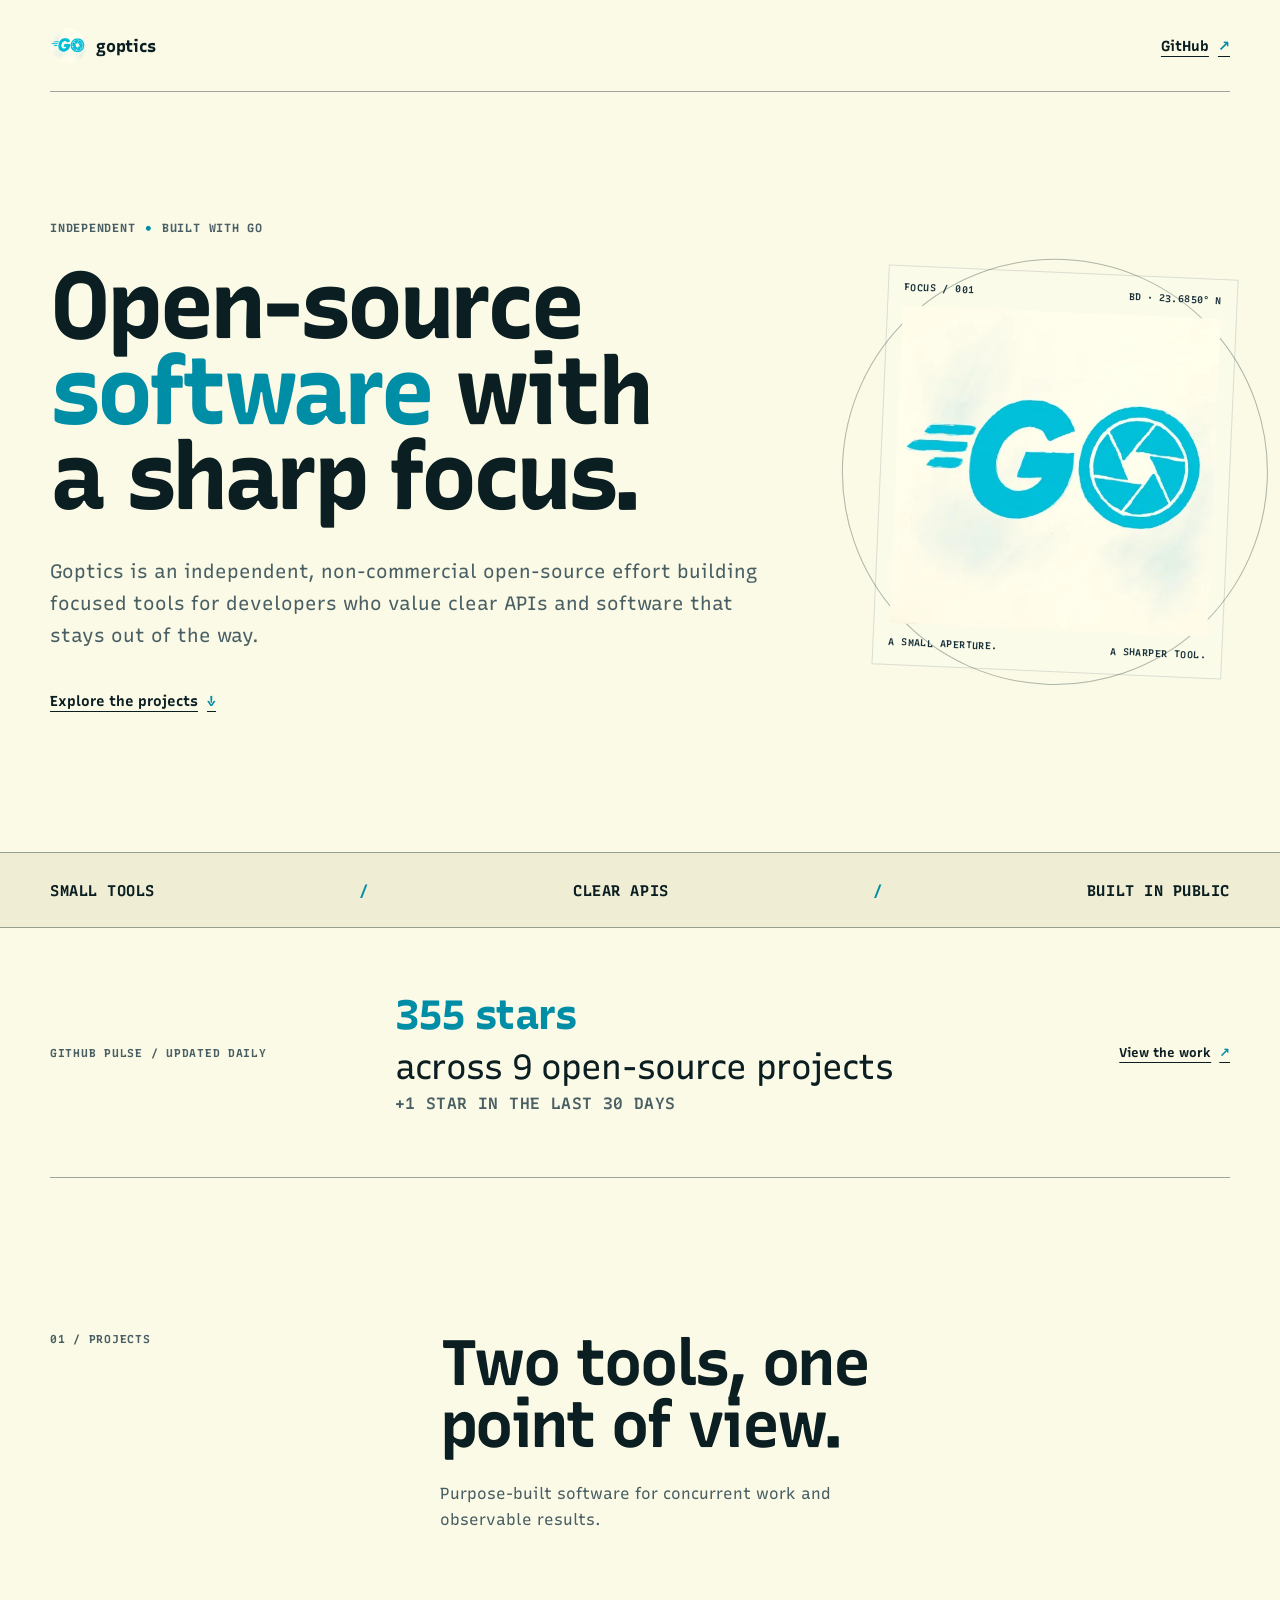
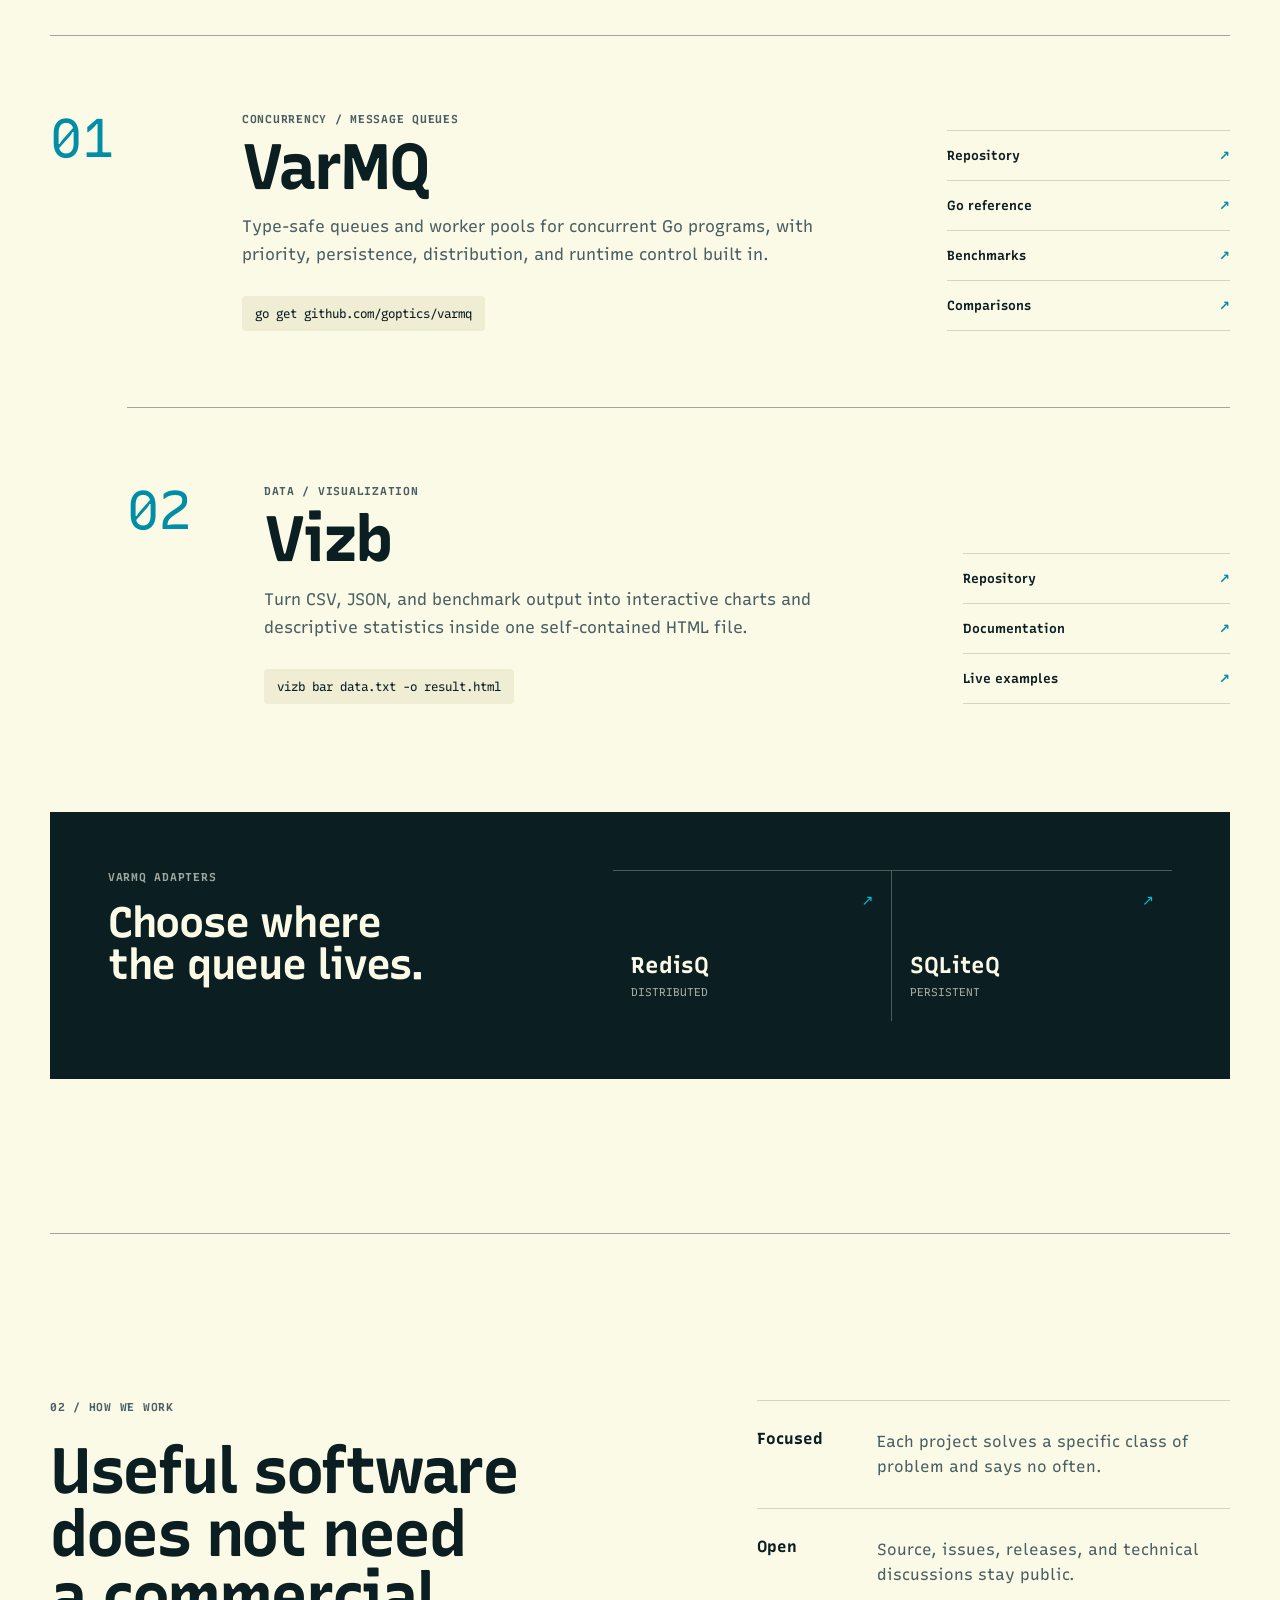
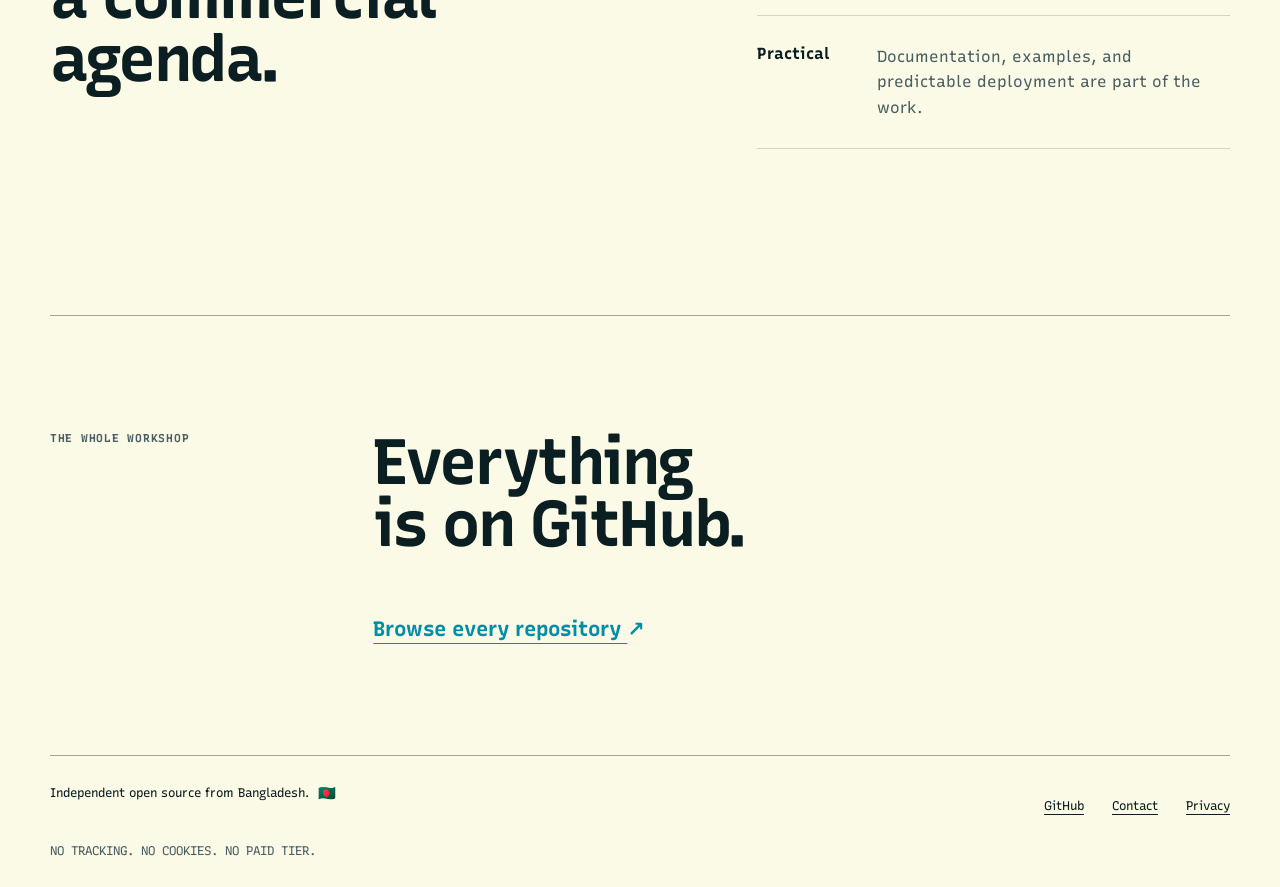
==== index.html @ ead908de "Merge pull request #1 from goptics/chore/remove-duckq chore: remove DuckQ adapter card" ====
<!doctype html>
<html lang="en">
  <head>
    <meta charset="utf-8" />
    <meta name="viewport" content="width=device-width, initial-scale=1" />
    <meta
      name="description"
      content="Goptics is a non-commercial open-source organization building focused developer tools with Go."
    />
    <meta name="theme-color" content="#fbfbea" media="(prefers-color-scheme: light)" />
    <meta name="theme-color" content="#101d20" media="(prefers-color-scheme: dark)" />

    <meta property="og:type" content="website" />
    <meta property="og:title" content="Goptics: focused open-source tools built with Go" />
    <meta
      property="og:description"
      content="Open-source software with a sharp focus."
    />
    <meta property="og:url" content="https://goptics.org/" />
    <meta property="og:image" content="https://goptics.org/assets/og-image.png" />
    <meta property="og:image:width" content="1200" />
    <meta property="og:image:height" content="630" />
    <meta
      property="og:image:alt"
      content="Goptics: Open-source software with a sharp focus."
    />
    <meta name="twitter:card" content="summary_large_image" />
    <meta name="twitter:image" content="https://goptics.org/assets/og-image.png" />

    <link rel="canonical" href="https://goptics.org/" />
    <link rel="icon" href="/assets/goptics-mark.webp" type="image/webp" />
    <link
      rel="preload"
      href="/assets/fonts/recursive-english.woff2"
      as="font"
      type="font/woff2"
      crossorigin
    />
    <link rel="stylesheet" href="/styles.css" />

    <title>Goptics: focused open-source tools built with Go</title>
  </head>
  <body>
    <a class="skip-link" href="#main-content">Skip to main content</a>

    <header class="site-header shell">
      <a class="brand" href="/" aria-label="Goptics home">
        <img src="/assets/goptics-mark.webp" alt="" width="460" height="460" />
        <span>goptics</span>
      </a>

      <a class="header-link" href="https://github.com/goptics">
        GitHub <span aria-hidden="true">↗</span>
      </a>
    </header>

    <main id="main-content">
      <section class="hero shell" aria-labelledby="hero-title">
        <div class="hero-copy">
          <p class="eyebrow"><span>Independent</span><span>Built with Go</span></p>
          <h1 id="hero-title">
            Open-source <em>software</em> with a sharp focus.
          </h1>
          <p class="hero-summary">
            Goptics is an independent, non-commercial open-source effort building
            focused tools for developers who value clear APIs and software that
            stays out of the way.
          </p>
          <a class="text-link hero-link" href="#projects">
            Explore the projects <span aria-hidden="true">↓</span>
          </a>
        </div>

        <figure class="focus-print">
          <div class="focus-print__meta" aria-hidden="true">
            <span>FOCUS / 001</span>
            <span>BD · 23.6850° N</span>
          </div>
          <img
            src="/assets/goptics-mark.webp"
            alt="Goptics logo: a cyan Go wordmark with a camera aperture"
            width="460"
            height="460"
          />
          <figcaption>
            <span>A small aperture.</span>
            <span>A sharper tool.</span>
          </figcaption>
        </figure>
      </section>

      <aside class="principle-line" aria-label="Goptics principles">
        <div class="shell principle-line__inner">
          <span>Small tools</span>
          <span aria-hidden="true">/</span>
          <span>Clear APIs</span>
          <span aria-hidden="true">/</span>
          <span>Built in public</span>
        </div>
      </aside>

      <section class="github-pulse shell" aria-labelledby="github-pulse-title">
        <p class="section-index" id="github-pulse-title">GitHub pulse / updated daily</p>
        <p class="github-pulse__sentence">
          <!-- github-stars:start -->
            <strong class="github-pulse__total">355 stars</strong>
            <span>across 9 open-source projects</span>
            <span class="github-pulse__change">+1 star in the last 30 days</span>
            <!-- github-stars:end -->
        </p>
        <a
          class="github-pulse__link"
          href="https://github.com/orgs/goptics/repositories"
          aria-label="View all Goptics repositories on GitHub"
        >
          View the work <span aria-hidden="true">↗</span>
        </a>
      </section>

      <section class="projects shell" id="projects" aria-labelledby="projects-title">
        <header class="section-heading">
          <p class="section-index">01 / Projects</p>
          <div>
            <h2 id="projects-title">Two tools, one point of view.</h2>
            <p>
              Purpose-built software for concurrent work and observable results.
            </p>
          </div>
        </header>

        <article class="project project--varmq">
          <div class="project-number" aria-hidden="true">01</div>
          <div class="project-body">
            <p class="project-type">Concurrency / message queues</p>
            <h3>VarMQ</h3>
            <p>
              Type-safe queues and worker pools for concurrent Go programs, with
              priority, persistence, distribution, and runtime control built in.
            </p>
            <code>go get github.com/goptics/varmq</code>
          </div>
          <nav class="project-links" aria-label="VarMQ links">
            <a href="https://github.com/goptics/varmq">
              Repository <span aria-hidden="true">↗</span>
            </a>
            <a href="https://pkg.go.dev/github.com/goptics/varmq">
              Go reference <span aria-hidden="true">↗</span>
            </a>
            <a href="https://varmq.goptics.org/bench-log/">
              Benchmarks <span aria-hidden="true">↗</span>
            </a>
            <a href="https://goptics.github.io/varmq-benchmarks/">
              Comparisons <span aria-hidden="true">↗</span>
            </a>
          </nav>
        </article>

        <article class="project project--vizb">
          <div class="project-number" aria-hidden="true">02</div>
          <div class="project-body">
            <p class="project-type">Data / visualization</p>
            <h3>Vizb</h3>
            <p>
              Turn CSV, JSON, and benchmark output into interactive charts and
              descriptive statistics inside one self-contained HTML file.
            </p>
            <code>vizb bar data.txt -o result.html</code>
          </div>
          <nav class="project-links" aria-label="Vizb links">
            <a href="https://github.com/goptics/vizb">
              Repository <span aria-hidden="true">↗</span>
            </a>
            <a href="https://vizb.goptics.org/">
              Documentation <span aria-hidden="true">↗</span>
            </a>
            <a href="https://vizb.goptics.org/examples/">
              Live examples <span aria-hidden="true">↗</span>
            </a>
          </nav>
        </article>

        <aside class="adapters" aria-labelledby="adapters-title">
          <div>
            <p class="section-index">VarMQ adapters</p>
            <h3 id="adapters-title">Choose where the queue lives.</h3>
          </div>
          <div class="adapter-links">
            <a href="https://github.com/goptics/redisq">
              <span>RedisQ</span>
              <small>Distributed</small>
              <b aria-hidden="true">↗</b>
            </a>
            <a href="https://github.com/goptics/sqliteq">
              <span>SQLiteQ</span>
              <small>Persistent</small>
              <b aria-hidden="true">↗</b>
            </a>
          </div>
        </aside>
      </section>

      <section class="manifesto shell" aria-labelledby="manifesto-title">
        <header>
          <p class="section-index">02 / How we work</p>
          <h2 id="manifesto-title">
            Useful software does not need a commercial agenda.
          </h2>
        </header>
        <dl>
          <div>
            <dt>Focused</dt>
            <dd>Each project solves a specific class of problem and says no often.</dd>
          </div>
          <div>
            <dt>Open</dt>
            <dd>Source, issues, releases, and technical discussions stay public.</dd>
          </div>
          <div>
            <dt>Practical</dt>
            <dd>Documentation, examples, and predictable deployment are part of the work.</dd>
          </div>
        </dl>
      </section>

      <section class="closing shell" aria-labelledby="closing-title">
        <p class="section-index">The whole workshop</p>
        <h2 id="closing-title">Everything is on GitHub.</h2>
        <a class="closing-link" href="https://github.com/orgs/goptics/repositories">
          Browse every repository <span aria-hidden="true">↗</span>
        </a>
      </section>
    </main>

    <footer class="site-footer shell">
      <p>
        Independent open source from Bangladesh.
        <span class="country-mark" role="img" aria-label="Bangladesh">🇧🇩</span>
      </p>
      <nav aria-label="Footer">
        <a href="https://github.com/goptics">GitHub</a>
        <a href="mailto:fahim@goptics.org">Contact</a>
        <a href="/privacy.html">Privacy</a>
      </nav>
      <p class="footer-note">No tracking. No cookies. No paid tier.</p>
    </footer>
  </body>
</html>
---- styles.css ----
@font-face {
  font-family: "Recursive";
  src: url("/assets/fonts/recursive-english.woff2") format("woff2");
  font-display: swap;
  font-style: normal;
  font-weight: 300 1000;
}

:root {
  color-scheme: light dark;
  --paper: oklch(0.98 0.026 103);
  --paper-deep: oklch(0.94 0.033 103);
  --ink: oklch(0.22 0.026 214);
  --muted: oklch(0.47 0.028 214);
  --cyan: oklch(0.73 0.14 211);
  --cyan-deep: oklch(0.58 0.13 211);
  --line: oklch(0.22 0.026 214 / 0.17);
  --line-strong: oklch(0.22 0.026 214 / 0.38);
  --focus: oklch(0.57 0.17 211);
  --shell: min(1180px, calc(100vw - 48px));
  --radius-sm: 4px;
  --radius-md: 10px;
  --ease-out: cubic-bezier(0.16, 1, 0.3, 1);
}

@media (prefers-color-scheme: dark) {
  :root {
    --paper: oklch(0.16 0.014 214);
    --paper-deep: oklch(0.2 0.018 214);
    --ink: oklch(0.94 0.02 103);
    --muted: oklch(0.7 0.025 103);
    --cyan: oklch(0.77 0.13 211);
    --cyan-deep: oklch(0.7 0.13 211);
    --line: oklch(0.94 0.02 103 / 0.14);
    --line-strong: oklch(0.94 0.02 103 / 0.32);
    --focus: oklch(0.77 0.13 211);
  }
}

*,
*::before,
*::after {
  box-sizing: border-box;
}

html {
  scroll-behavior: smooth;
  text-size-adjust: 100%;
}

body {
  margin: 0;
  background: var(--paper);
  color: var(--ink);
  font-family: "Recursive", ui-sans-serif, system-ui, sans-serif;
  font-variation-settings:
    "CASL" 0.15,
    "CRSV" 0,
    "MONO" 0,
    "slnt" 0;
  -webkit-font-smoothing: antialiased;
  -moz-osx-font-smoothing: grayscale;
}

body,
a,
button {
  touch-action: manipulation;
}

a {
  color: inherit;
}

img {
  display: block;
  max-width: 100%;
}

.shell {
  width: var(--shell);
  margin-inline: auto;
}

.skip-link {
  position: fixed;
  z-index: 100;
  top: 12px;
  left: 12px;
  padding: 10px 14px;
  transform: translateY(-160%);
  border-radius: var(--radius-sm);
  background: var(--ink);
  color: var(--paper);
  font-weight: 700;
  text-decoration: none;
  transition: transform 160ms var(--ease-out);
}

.skip-link:focus {
  transform: translateY(0);
}

:focus-visible {
  outline: 3px solid var(--focus);
  outline-offset: 4px;
}

.site-header {
  display: flex;
  min-height: 92px;
  align-items: center;
  justify-content: space-between;
  border-bottom: 1px solid var(--line-strong);
}

.brand {
  display: inline-flex;
  min-height: 44px;
  align-items: center;
  gap: 10px;
  font-size: 1.04rem;
  font-weight: 750;
  letter-spacing: -0.012em;
  text-decoration: none;
}

.brand img {
  width: 36px;
  height: 36px;
  border-radius: 50%;
}

.header-link,
.text-link {
  display: inline-flex;
  min-height: 44px;
  align-items: center;
  gap: 9px;
  font-size: 0.9rem;
  font-weight: 680;
  text-decoration-thickness: 1px;
  text-underline-offset: 5px;
}

.header-link span,
.text-link span {
  color: var(--cyan-deep);
  transition: transform 180ms var(--ease-out);
}

.hero {
  display: grid;
  min-height: min(760px, calc(100svh - 92px));
  grid-template-columns: minmax(0, 1.35fr) minmax(300px, 0.65fr);
  align-items: center;
  gap: clamp(48px, 8vw, 118px);
  padding-block: clamp(72px, 9vw, 132px);
}

.hero-copy {
  max-width: 760px;
}

.eyebrow {
  display: flex;
  gap: 10px;
  margin: 0 0 28px;
  color: var(--muted);
  font-size: 0.74rem;
  font-variation-settings:
    "CASL" 0,
    "CRSV" 0,
    "MONO" 1,
    "slnt" 0;
  font-weight: 650;
  letter-spacing: 0.065em;
  text-transform: uppercase;
}

.eyebrow span + span::before {
  margin-right: 10px;
  color: var(--cyan-deep);
  content: "●";
  font-size: 0.55em;
  vertical-align: 0.2em;
}

h1,
h2,
h3,
p {
  text-wrap: pretty;
}

h1,
h2 {
  text-wrap: balance;
}

h1 {
  max-width: 12ch;
  margin: 0;
  font-size: clamp(3.3rem, 7.3vw, 7rem);
  font-variation-settings:
    "CASL" 0.25,
    "CRSV" 0,
    "MONO" 0,
    "slnt" 0;
  font-weight: 760;
  letter-spacing: -0.045em;
  line-height: 0.92;
}

h1 em {
  color: var(--cyan-deep);
  font-style: normal;
}

.hero-summary {
  max-width: 61ch;
  margin: 36px 0 24px;
  color: var(--muted);
  font-size: clamp(1.05rem, 1.5vw, 1.25rem);
  line-height: 1.65;
}

.hero-link {
  margin-top: 4px;
}

.focus-print {
  position: relative;
  width: min(100%, 410px);
  margin: 0;
  justify-self: end;
  padding: 16px 16px 18px;
  background: #fbfbea;
  color: #173039;
  outline: 1px solid rgba(23, 48, 57, 0.14);
  outline-offset: -1px;
  transform: rotate(2.5deg);
  animation: print-enter 760ms var(--ease-out) both;
}

.focus-print::before,
.focus-print::after {
  position: absolute;
  z-index: -1;
  border: 1px solid var(--line);
  border-radius: 50%;
  content: "";
  pointer-events: none;
}

.focus-print::before {
  width: min(140%, calc(100% + 100vw - var(--shell) - 24px));
  aspect-ratio: 1;
  top: 50%;
  left: 50%;
  transform: translate(-50%, -50%);
}

.focus-print::after {
  width: min(166%, calc(100% + 100vw - var(--shell) - 24px));
  aspect-ratio: 1;
  top: 50%;
  left: 50%;
  transform: translate(-50%, -50%);
}

.focus-print__meta,
.focus-print figcaption {
  display: flex;
  justify-content: space-between;
  gap: 14px;
  font-variation-settings:
    "CASL" 0,
    "CRSV" 0,
    "MONO" 1,
    "slnt" 0;
  font-size: 0.61rem;
  font-weight: 600;
  letter-spacing: 0.045em;
  text-transform: uppercase;
}

.focus-print img {
  width: 100%;
  height: auto;
  margin-block: 13px;
}

.principle-line {
  overflow: hidden;
  border-block: 1px solid var(--line-strong);
  background: var(--paper-deep);
}

.principle-line__inner {
  display: flex;
  min-height: 74px;
  align-items: center;
  justify-content: space-between;
  gap: 24px;
  font-size: clamp(0.84rem, 1.2vw, 1rem);
  font-variation-settings:
    "CASL" 0,
    "CRSV" 0,
    "MONO" 1,
    "slnt" 0;
  font-weight: 650;
  letter-spacing: 0.035em;
  text-transform: uppercase;
}

.principle-line__inner span[aria-hidden] {
  color: var(--cyan-deep);
}

.github-pulse {
  display: grid;
  min-height: 250px;
  grid-template-columns: minmax(160px, 0.45fr) minmax(0, 1fr) auto;
  align-items: center;
  gap: 34px;
  border-bottom: 1px solid var(--line-strong);
}

.github-pulse__sentence {
  display: flex;
  margin: 0;
  flex-wrap: wrap;
  align-items: baseline;
  gap: 8px 12px;
  font-size: clamp(1.3rem, 2.7vw, 2.4rem);
  letter-spacing: -0.025em;
  line-height: 1.16;
}

.github-pulse__total {
  color: var(--cyan-deep);
  font-size: 1.18em;
  font-variant-numeric: tabular-nums;
  font-weight: 760;
}

.github-pulse__change {
  flex-basis: 100%;
  color: var(--muted);
  font-size: 0.47em;
  font-variation-settings:
    "CASL" 0,
    "CRSV" 0,
    "MONO" 1,
    "slnt" 0;
  font-weight: 590;
  letter-spacing: 0.025em;
  text-transform: uppercase;
}

.github-pulse__link {
  display: inline-flex;
  min-height: 44px;
  align-items: center;
  gap: 8px;
  font-size: 0.8rem;
  font-weight: 680;
  text-underline-offset: 5px;
  white-space: nowrap;
}

.github-pulse__link span {
  color: var(--cyan-deep);
  transition: transform 180ms var(--ease-out);
}

.projects {
  padding-block: clamp(90px, 12vw, 168px);
}

.section-heading {
  display: grid;
  grid-template-columns: minmax(160px, 0.45fr) minmax(0, 1fr);
  gap: 34px;
  margin-bottom: clamp(62px, 8vw, 106px);
}

.section-index,
.project-type {
  margin: 0;
  color: var(--muted);
  font-size: 0.71rem;
  font-variation-settings:
    "CASL" 0,
    "CRSV" 0,
    "MONO" 1,
    "slnt" 0;
  font-weight: 650;
  letter-spacing: 0.065em;
  text-transform: uppercase;
}

.section-heading h2,
.manifesto h2,
.closing h2 {
  margin: 0;
  font-size: clamp(2.2rem, 5vw, 4.7rem);
  font-weight: 690;
  letter-spacing: -0.038em;
  line-height: 0.98;
}

.section-heading h2 {
  max-width: 13ch;
}

.section-heading div > p {
  max-width: 50ch;
  margin: 24px 0 0;
  color: var(--muted);
  line-height: 1.6;
}

.project {
  display: grid;
  grid-template-columns: minmax(76px, 0.24fr) minmax(0, 1fr) minmax(190px, 0.42fr);
  gap: 30px;
  padding-block: clamp(42px, 6vw, 76px);
  border-top: 1px solid var(--line-strong);
}

.project-number {
  color: var(--cyan-deep);
  font-size: clamp(2.2rem, 4.2vw, 4rem);
  font-variation-settings:
    "CASL" 0,
    "CRSV" 0,
    "MONO" 1,
    "slnt" 0;
  font-weight: 400;
  line-height: 1;
}

.project-body h3 {
  margin: 11px 0 16px;
  font-size: clamp(2.5rem, 5vw, 5rem);
  font-weight: 730;
  letter-spacing: -0.04em;
  line-height: 0.95;
}

.project-body > p:not(.project-type) {
  max-width: 58ch;
  margin: 0;
  color: var(--muted);
  font-size: 1.04rem;
  line-height: 1.65;
}

.project code {
  display: block;
  width: fit-content;
  max-width: 100%;
  margin-top: 28px;
  overflow: auto;
  padding: 10px 13px;
  border-radius: var(--radius-sm);
  background: var(--paper-deep);
  color: var(--ink);
  font-family: inherit;
  font-size: 0.78rem;
  font-variation-settings:
    "CASL" 0,
    "CRSV" 0,
    "MONO" 1,
    "slnt" 0;
  white-space: nowrap;
}

.project-links {
  display: flex;
  align-self: end;
  flex-direction: column;
  border-top: 1px solid var(--line);
}

.project-links a {
  display: flex;
  min-height: 50px;
  align-items: center;
  justify-content: space-between;
  gap: 16px;
  border-bottom: 1px solid var(--line);
  font-size: 0.82rem;
  font-weight: 630;
  text-decoration: none;
}

.project-links a span {
  color: var(--cyan-deep);
  transition: transform 180ms var(--ease-out);
}

.project--vizb {
  margin-left: clamp(0px, 6vw, 92px);
  grid-template-columns: minmax(58px, 0.16fr) minmax(0, 1fr) minmax(190px, 0.4fr);
}

.adapters {
  display: grid;
  grid-template-columns: minmax(220px, 0.72fr) minmax(0, 1fr);
  gap: clamp(40px, 8vw, 120px);
  margin-top: 32px;
  padding: clamp(34px, 5vw, 58px);
  background: var(--ink);
  color: var(--paper);
}

.adapters .section-index {
  color: color-mix(in oklab, var(--paper), transparent 38%);
}

.adapters h3 {
  max-width: 14ch;
  margin: 18px 0 0;
  font-size: clamp(1.8rem, 3.3vw, 3.2rem);
  font-weight: 660;
  letter-spacing: -0.03em;
  line-height: 1;
}

.adapter-links {
  display: grid;
  grid-template-columns: repeat(2, minmax(0, 1fr));
  border-top: 1px solid color-mix(in oklab, var(--paper), transparent 72%);
}

.adapter-links a {
  position: relative;
  display: flex;
  min-height: 150px;
  flex-direction: column;
  justify-content: flex-end;
  padding: 22px 18px;
  border-right: 1px solid color-mix(in oklab, var(--paper), transparent 72%);
  text-decoration: none;
}

.adapter-links a:last-child {
  border-right: 0;
}

.adapter-links span {
  font-size: clamp(1.1rem, 2vw, 1.42rem);
  font-weight: 680;
}

.adapter-links small {
  margin-top: 6px;
  color: color-mix(in oklab, var(--paper), transparent 36%);
  font-size: 0.7rem;
  font-variation-settings:
    "CASL" 0,
    "CRSV" 0,
    "MONO" 1,
    "slnt" 0;
  text-transform: uppercase;
}

.adapter-links b {
  position: absolute;
  top: 20px;
  right: 18px;
  color: var(--cyan);
  font-size: 0.9rem;
  font-weight: 500;
  transition: transform 180ms var(--ease-out);
}

.manifesto {
  display: grid;
  grid-template-columns: minmax(0, 1.1fr) minmax(320px, 0.9fr);
  gap: clamp(60px, 10vw, 150px);
  padding-block: clamp(96px, 13vw, 184px);
  border-top: 1px solid var(--line-strong);
}

.manifesto h2 {
  max-width: 13ch;
  margin-top: 26px;
}

.manifesto dl {
  margin: 0;
}

.manifesto dl > div {
  display: grid;
  grid-template-columns: 100px minmax(0, 1fr);
  gap: 20px;
  padding-block: 28px;
  border-bottom: 1px solid var(--line);
}

.manifesto dl > div:first-child {
  border-top: 1px solid var(--line);
}

.manifesto dt {
  font-weight: 700;
}

.manifesto dd {
  margin: 0;
  color: var(--muted);
  line-height: 1.58;
}

.closing {
  display: grid;
  min-height: 440px;
  grid-template-columns: minmax(150px, 0.34fr) minmax(0, 1fr);
  align-content: center;
  gap: 32px;
  border-top: 1px solid var(--line-strong);
}

.closing h2 {
  max-width: 10ch;
}

.closing-link {
  grid-column: 2;
  width: fit-content;
  margin-top: 28px;
  color: var(--cyan-deep);
  font-size: clamp(1rem, 1.8vw, 1.3rem);
  font-weight: 680;
  text-decoration-thickness: 1px;
  text-underline-offset: 7px;
}

.closing-link span {
  display: inline-block;
  transition: transform 180ms var(--ease-out);
}

.site-footer {
  display: grid;
  min-height: 132px;
  grid-template-columns: 1fr auto;
  align-content: center;
  gap: 18px 36px;
  border-top: 1px solid var(--line-strong);
  font-size: 0.78rem;
}

.site-footer p {
  margin: 0;
}

.country-mark {
  display: inline-block;
  margin-left: 0.35em;
  font-size: 1.15em;
  line-height: 1;
  transform: translateY(0.08em);
}

.site-footer nav {
  display: flex;
  gap: 28px;
}

.site-footer a {
  min-height: 40px;
  align-content: center;
  text-underline-offset: 4px;
}

.footer-note {
  grid-column: 1 / -1;
  color: var(--muted);
  font-variation-settings:
    "CASL" 0,
    "CRSV" 0,
    "MONO" 1,
    "slnt" 0;
  text-transform: uppercase;
}

.simple-page {
  min-height: calc(100svh - 224px);
  padding-block: clamp(70px, 10vw, 140px);
}

.simple-page__inner {
  display: grid;
  grid-template-columns: minmax(140px, 0.35fr) minmax(0, 1fr);
  gap: 36px;
}

.simple-page article {
  max-width: 720px;
}

.simple-page h1 {
  max-width: 12ch;
  font-size: clamp(3rem, 7vw, 6.6rem);
}

.simple-page h2 {
  margin: 56px 0 14px;
  font-size: 1.3rem;
}

.simple-page p {
  color: var(--muted);
  line-height: 1.7;
}

.simple-page .text-link {
  margin-top: 20px;
}

@keyframes print-enter {
  from {
    opacity: 0;
    transform: translateY(18px) rotate(5deg);
  }
  to {
    opacity: 1;
    transform: translateY(0) rotate(2.5deg);
  }
}

@media (hover: hover) {
  .header-link:hover span,
  .text-link:hover span,
  .project-links a:hover span,
  .github-pulse__link:hover span,
  .closing-link:hover span {
    transform: translate(3px, -2px);
  }

  .adapter-links a:hover b {
    transform: translate(3px, -2px);
  }

  .project-links a:hover,
  .adapter-links a:hover,
  .closing-link:hover {
    color: var(--cyan-deep);
  }
}

@media (max-width: 900px) {
  :root {
    --shell: min(100% - 36px, 720px);
  }

  .hero {
    min-height: auto;
    grid-template-columns: 1fr;
    padding-block: 76px 110px;
  }

  .focus-print {
    display: none;
  }

  .section-heading,
  .manifesto,
  .simple-page__inner {
    grid-template-columns: 1fr;
  }

  .github-pulse {
    grid-template-columns: 1fr;
    align-content: center;
    gap: 20px;
    padding-block: 52px;
  }

  .github-pulse__sentence {
    max-width: 19ch;
  }

  .github-pulse__link {
    width: fit-content;
  }

  .project,
  .project--vizb {
    margin-left: 0;
    grid-template-columns: 72px minmax(0, 1fr);
  }

  .project-links {
    grid-column: 2;
    margin-top: 8px;
  }

  .adapters {
    grid-template-columns: 1fr;
  }

  .closing {
    grid-template-columns: 1fr;
  }

  .closing-link {
    grid-column: 1;
  }
}

@media (max-width: 560px) {
  :root {
    --shell: calc(100% - 28px);
  }

  .site-header {
    min-height: 76px;
  }

  .brand img {
    width: 32px;
    height: 32px;
  }

  .hero {
    gap: 50px;
    padding-block: 62px 92px;
  }

  h1 {
    font-size: clamp(3rem, 15vw, 4.7rem);
  }

  .hero-summary {
    margin-top: 28px;
  }

  .principle-line__inner {
    min-height: 96px;
    flex-wrap: wrap;
    justify-content: center;
    gap: 10px 16px;
    padding-block: 22px;
    text-align: center;
  }

  .section-heading {
    gap: 22px;
  }

  .project,
  .project--vizb {
    grid-template-columns: 1fr;
    gap: 22px;
  }

  .project-number {
    font-size: 1.35rem;
  }

  .project-links {
    grid-column: 1;
  }

  .project code {
    width: 100%;
  }

  .adapters {
    padding: 28px 22px;
  }

  .adapter-links {
    grid-template-columns: 1fr;
  }

  .adapter-links a {
    min-height: 90px;
    border-right: 0;
    border-bottom: 1px solid color-mix(in oklab, var(--paper), transparent 72%);
  }

  .adapter-links a:last-child {
    border-bottom: 0;
  }

  .manifesto dl > div {
    grid-template-columns: 1fr;
    gap: 8px;
  }

  .closing {
    min-height: 380px;
  }

  .site-footer {
    grid-template-columns: 1fr;
    padding-block: 36px;
  }

  .site-footer nav {
    flex-wrap: wrap;
    gap: 12px 24px;
  }

  .footer-note {
    grid-column: 1;
  }
}

@media (prefers-reduced-motion: reduce) {
  html {
    scroll-behavior: auto;
  }

  .focus-print {
    animation: none;
  }

  .header-link span,
  .text-link span,
  .project-links a span,
  .github-pulse__link span,
  .adapter-links b,
  .closing-link span,
  .skip-link {
    transition-duration: 0.01ms;
  }
}
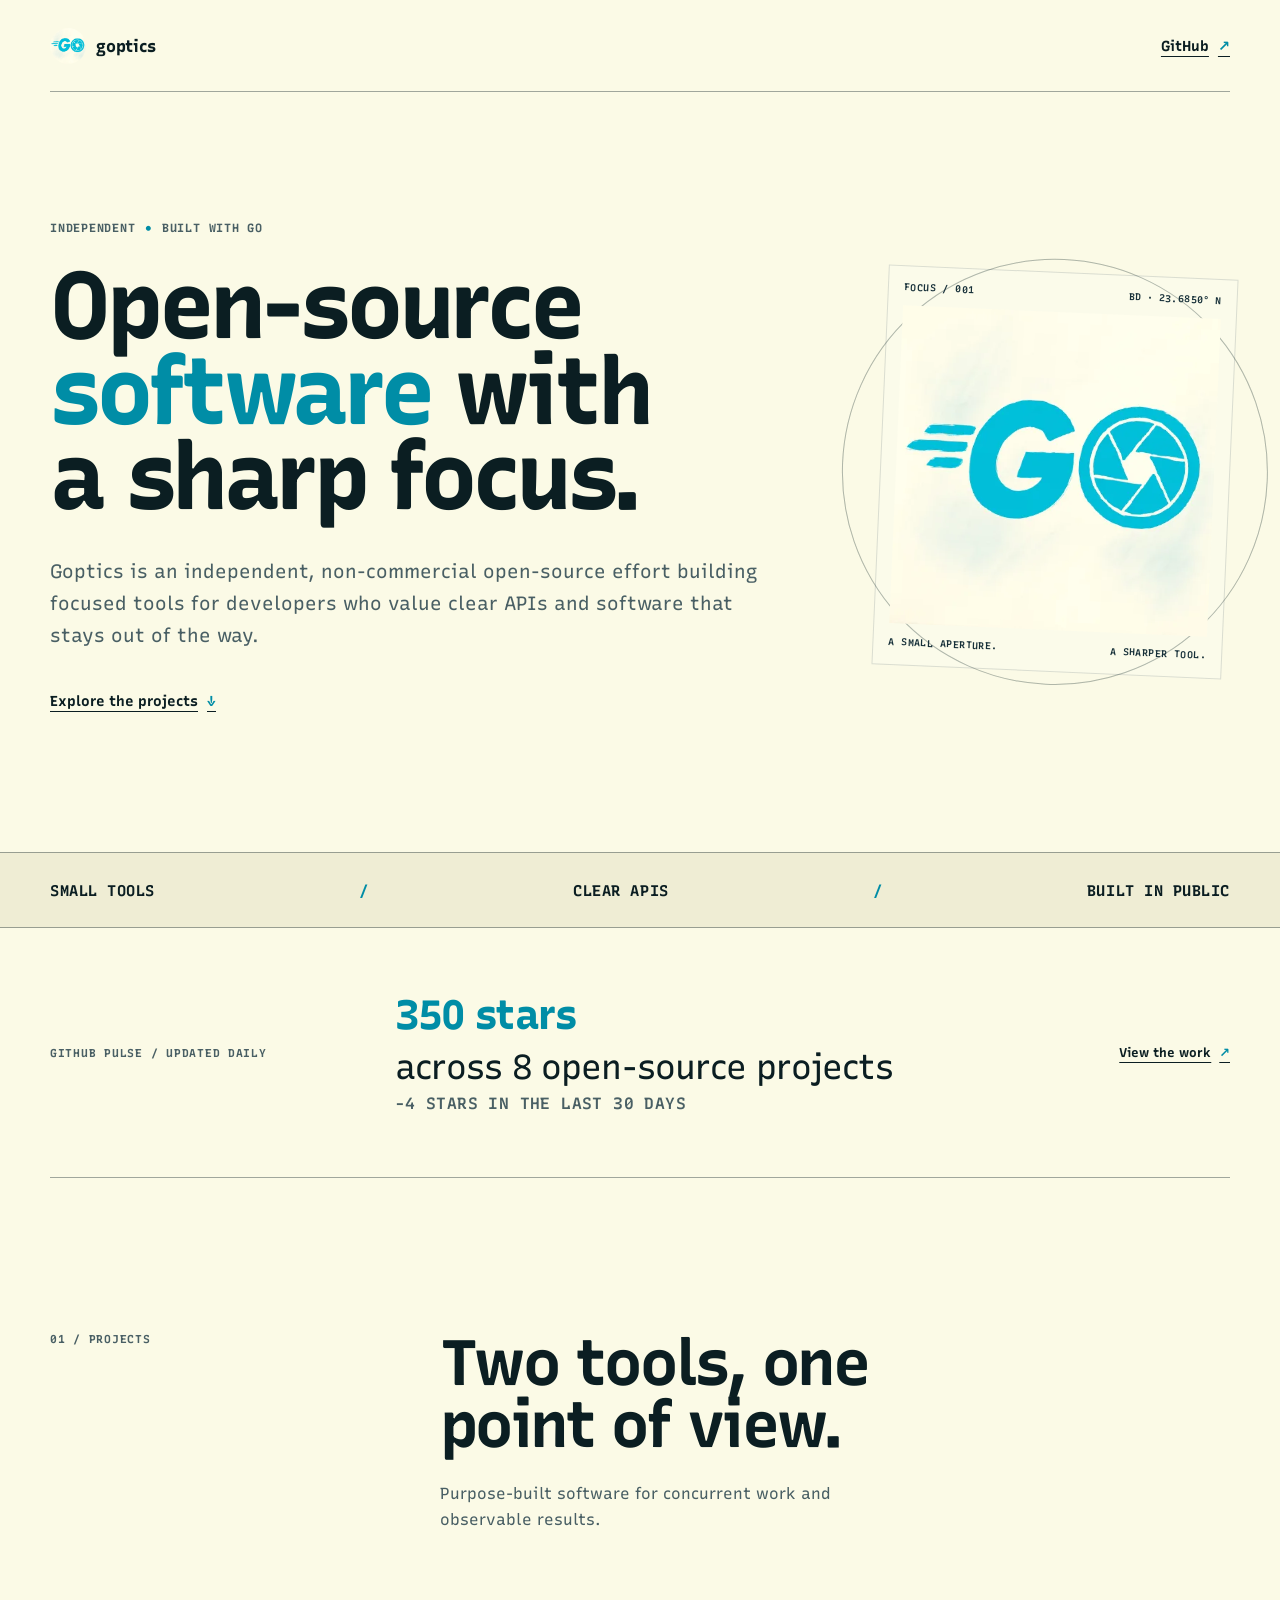
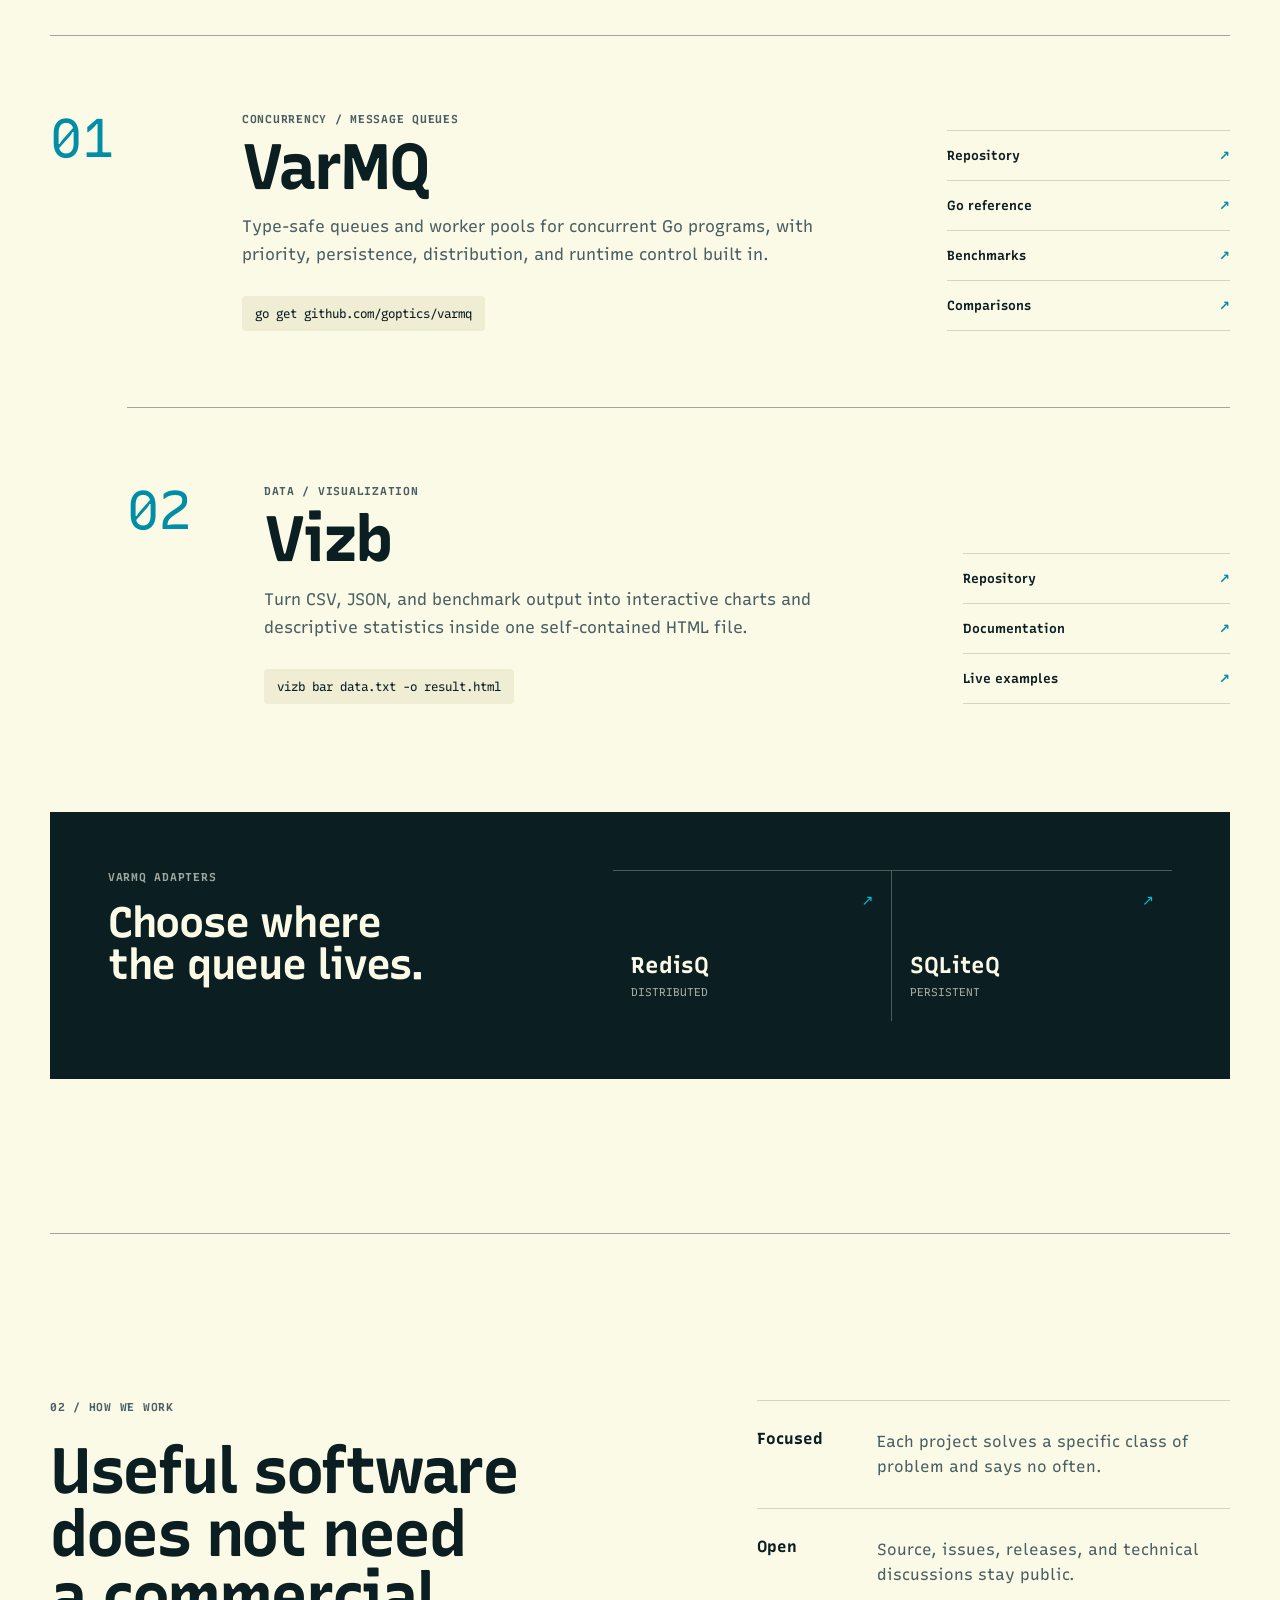
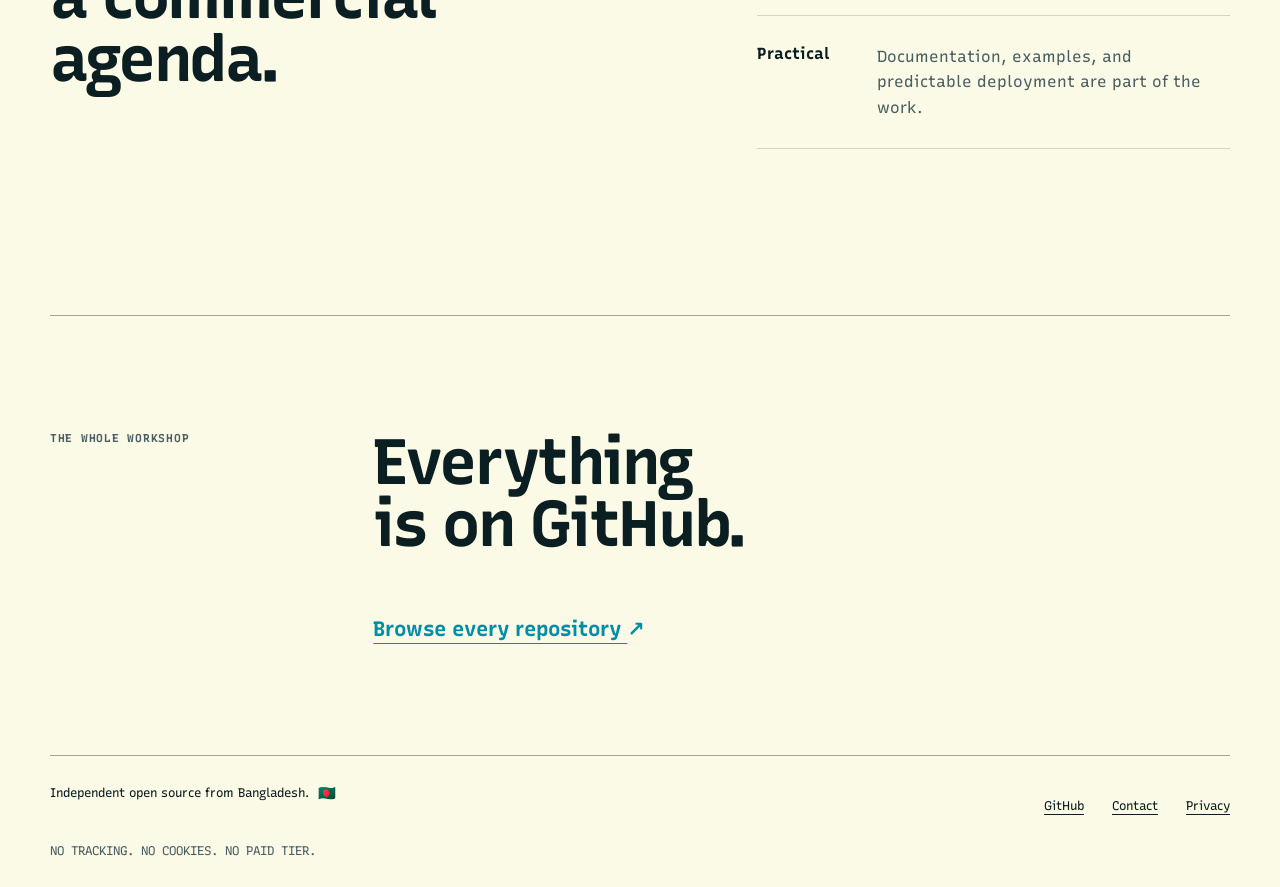
==== commit 8ef88c59: "chore: update GitHub star stats [skip ci]" ====
--- a/index.html
+++ b/index.html
@@ -103,9 +103,9 @@
         <p class="section-index" id="github-pulse-title">GitHub pulse / updated daily</p>
         <p class="github-pulse__sentence">
           <!-- github-stars:start -->
-            <strong class="github-pulse__total">355 stars</strong>
-            <span>across 9 open-source projects</span>
-            <span class="github-pulse__change">+1 star in the last 30 days</span>
+            <strong class="github-pulse__total">350 stars</strong>
+            <span>across 8 open-source projects</span>
+            <span class="github-pulse__change">-4 stars in the last 30 days</span>
             <!-- github-stars:end -->
         </p>
         <a
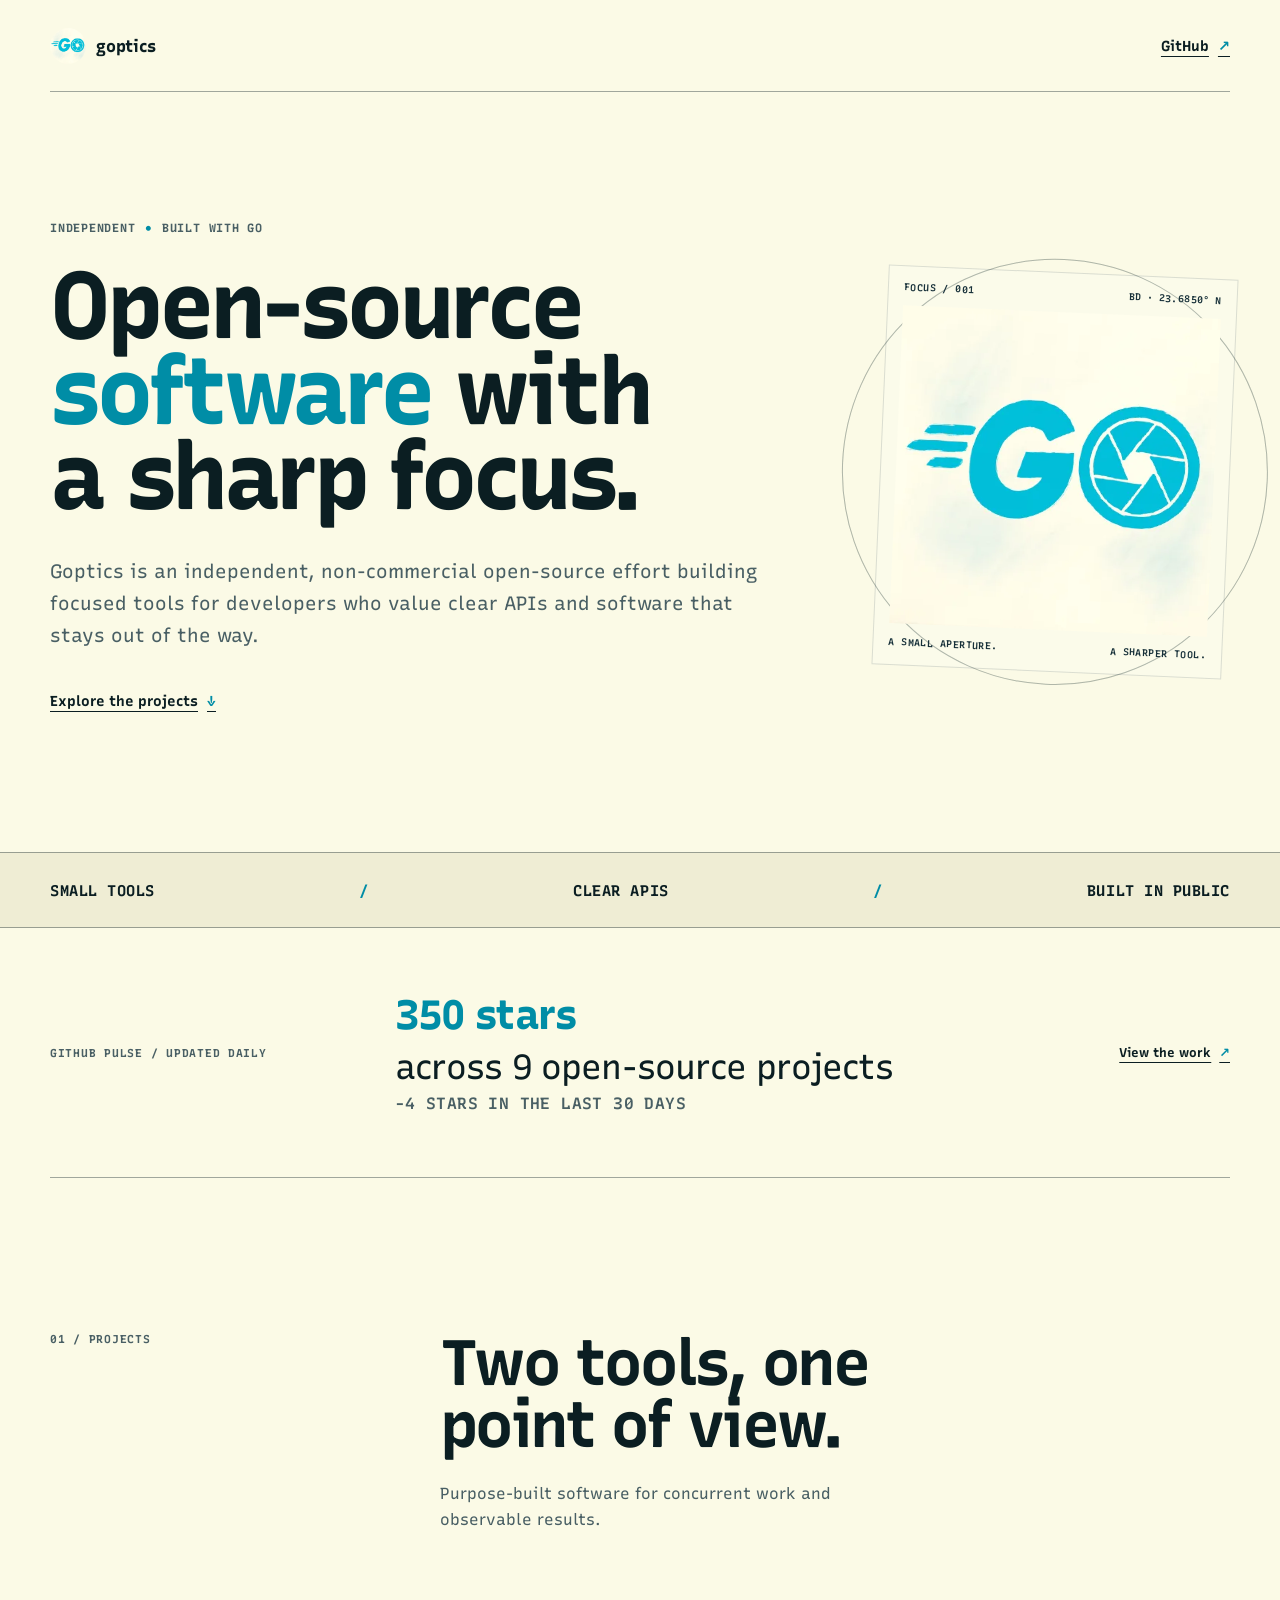
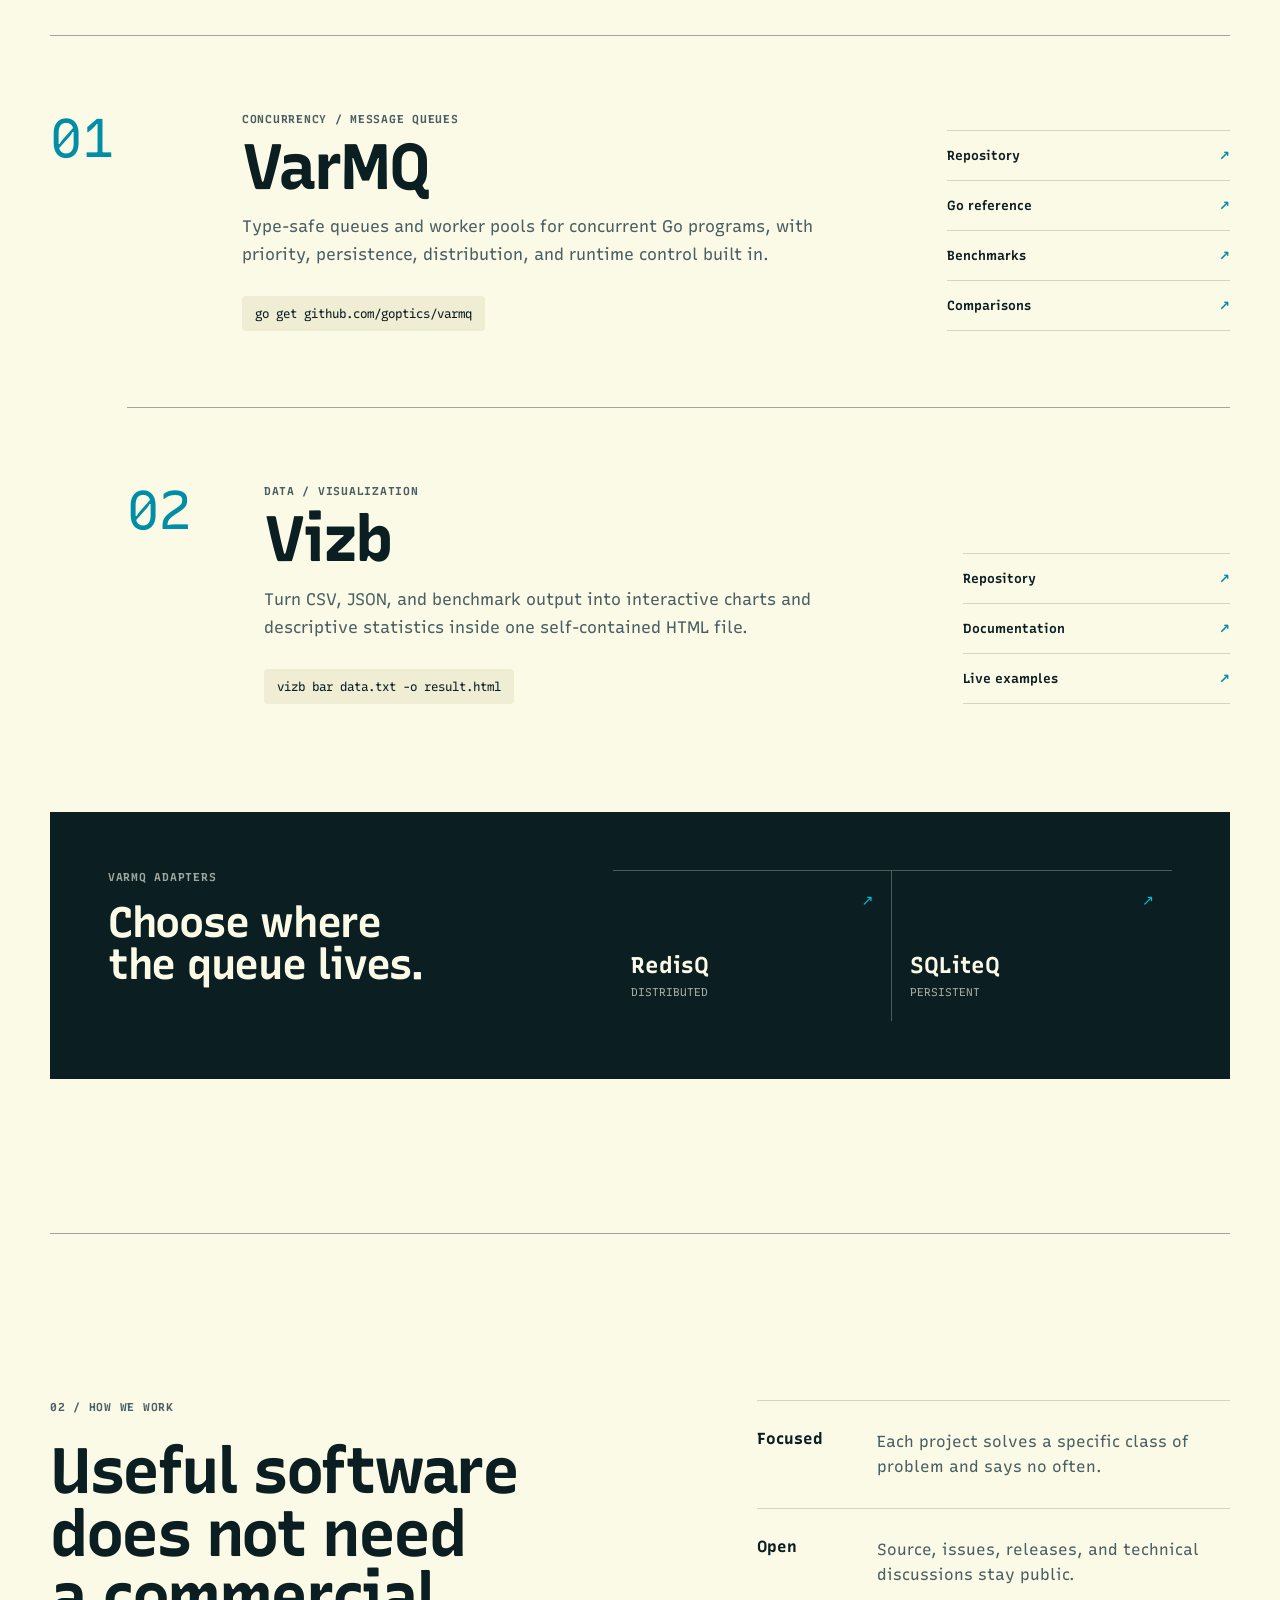
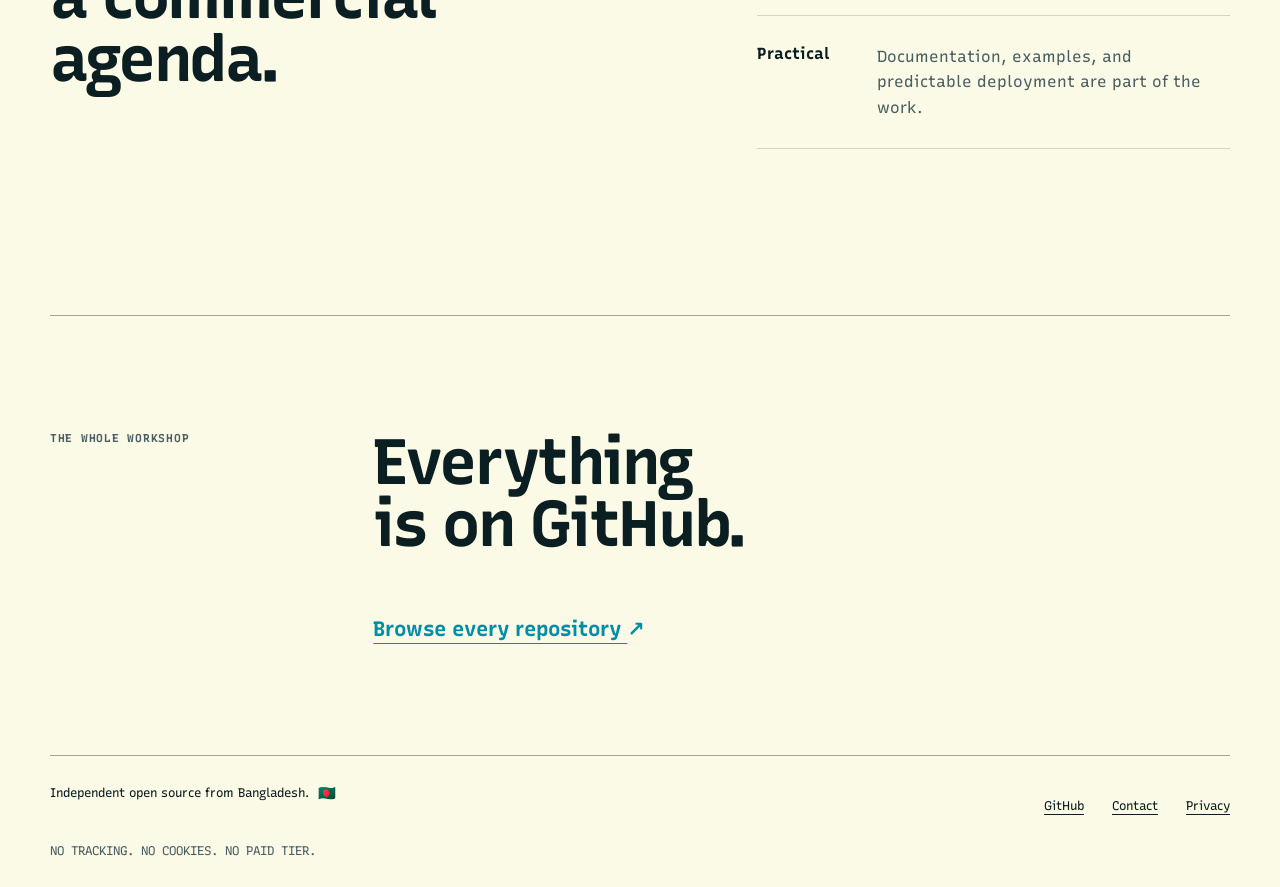
==== commit 1ce3b261: "chore: update GitHub star stats [skip ci]" ====
--- a/index.html
+++ b/index.html
@@ -104,7 +104,7 @@
         <p class="github-pulse__sentence">
           <!-- github-stars:start -->
             <strong class="github-pulse__total">350 stars</strong>
-            <span>across 8 open-source projects</span>
+            <span>across 9 open-source projects</span>
             <span class="github-pulse__change">-4 stars in the last 30 days</span>
             <!-- github-stars:end -->
         </p>
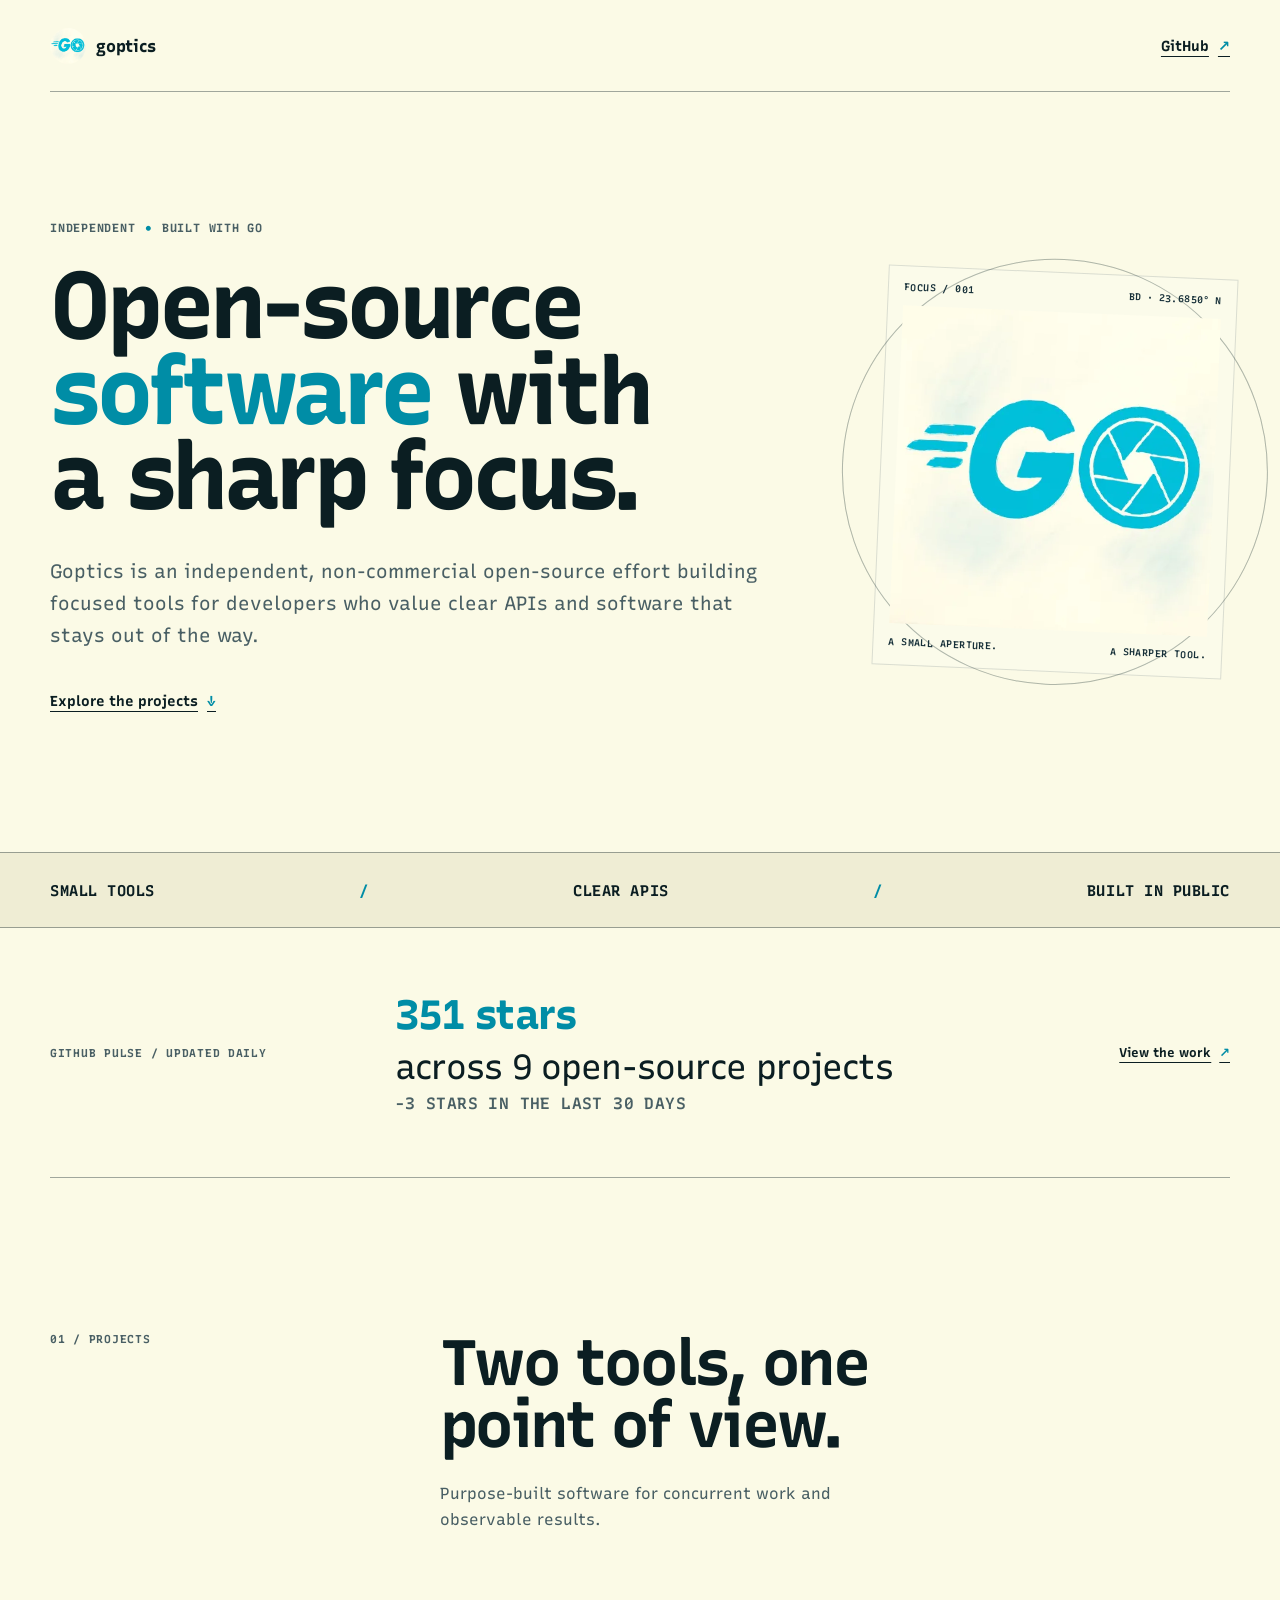
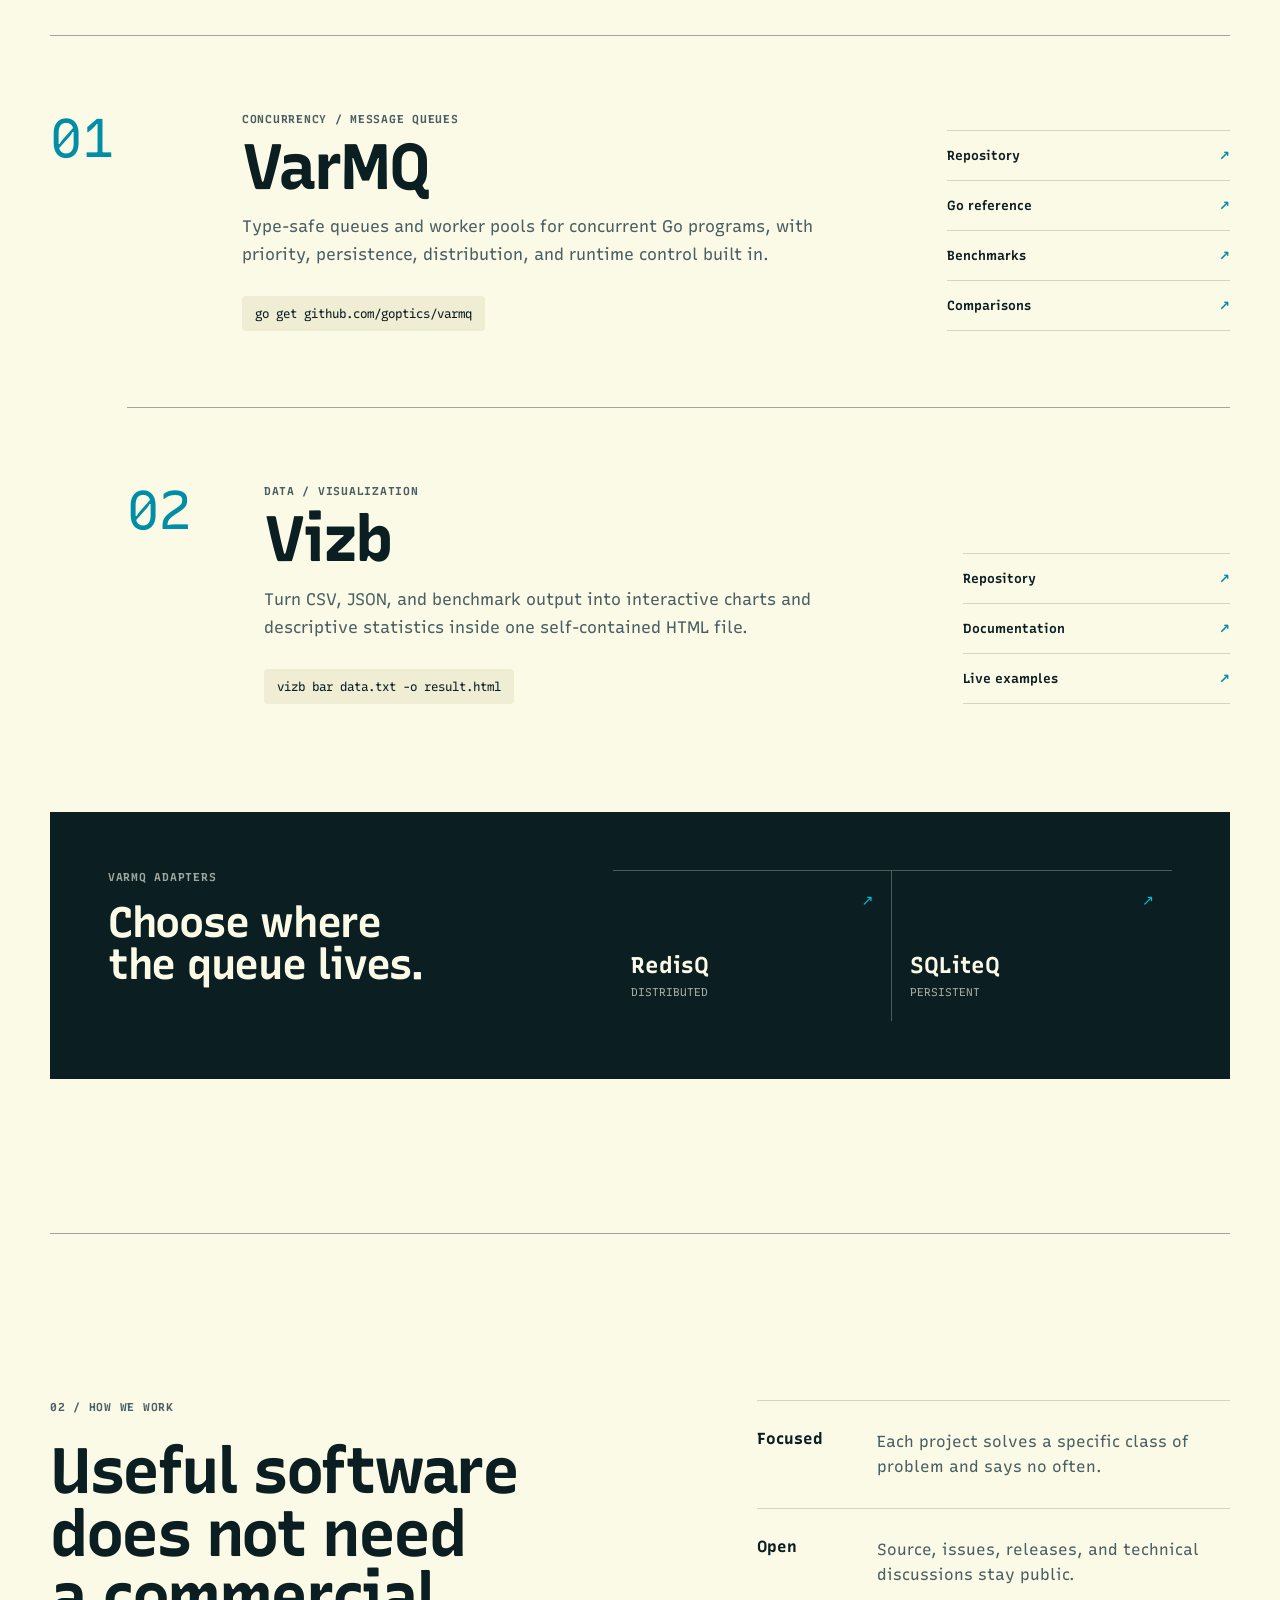
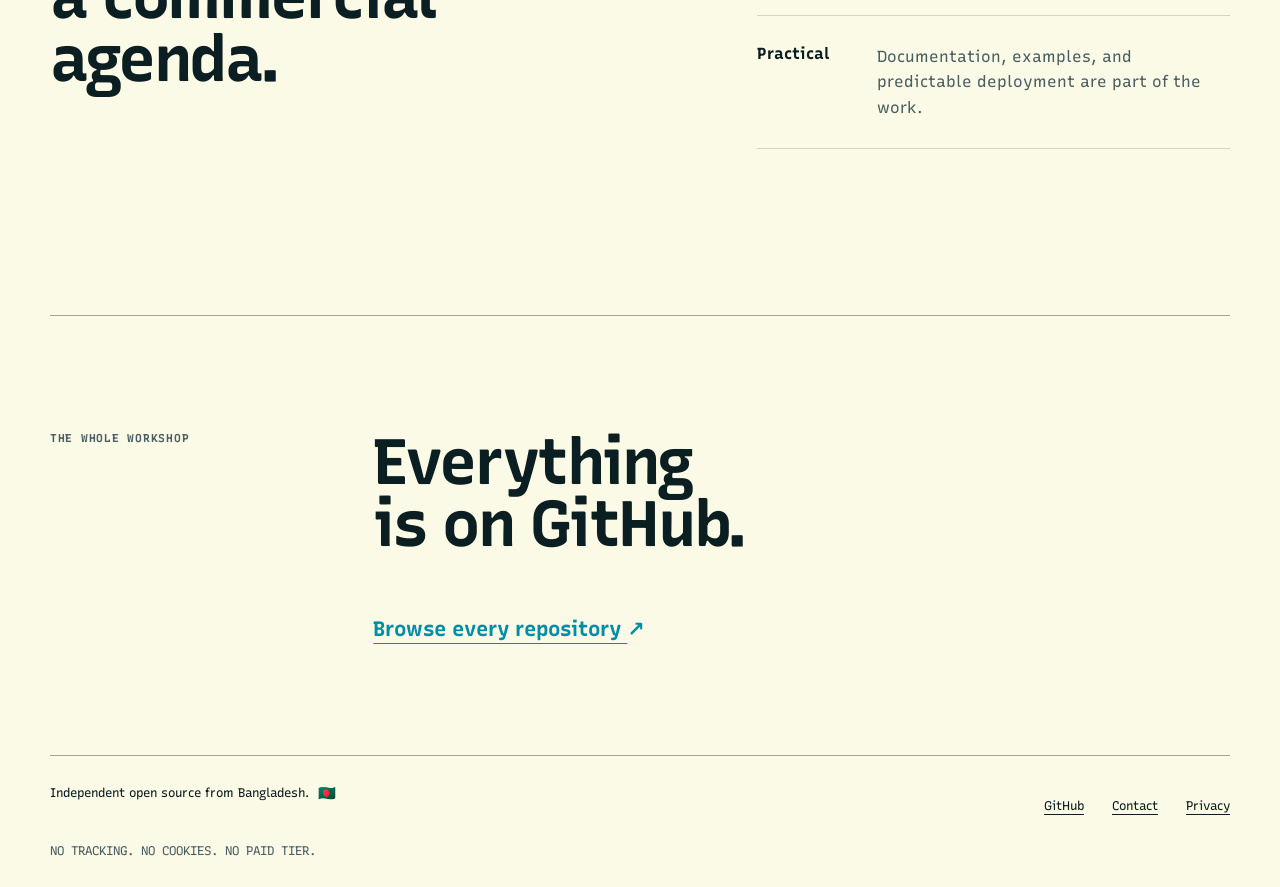
==== commit 2aec016a: "chore: update GitHub star stats [skip ci]" ====
--- a/index.html
+++ b/index.html
@@ -103,9 +103,9 @@
         <p class="section-index" id="github-pulse-title">GitHub pulse / updated daily</p>
         <p class="github-pulse__sentence">
           <!-- github-stars:start -->
-            <strong class="github-pulse__total">350 stars</strong>
+            <strong class="github-pulse__total">351 stars</strong>
             <span>across 9 open-source projects</span>
-            <span class="github-pulse__change">-4 stars in the last 30 days</span>
+            <span class="github-pulse__change">-3 stars in the last 30 days</span>
             <!-- github-stars:end -->
         </p>
         <a
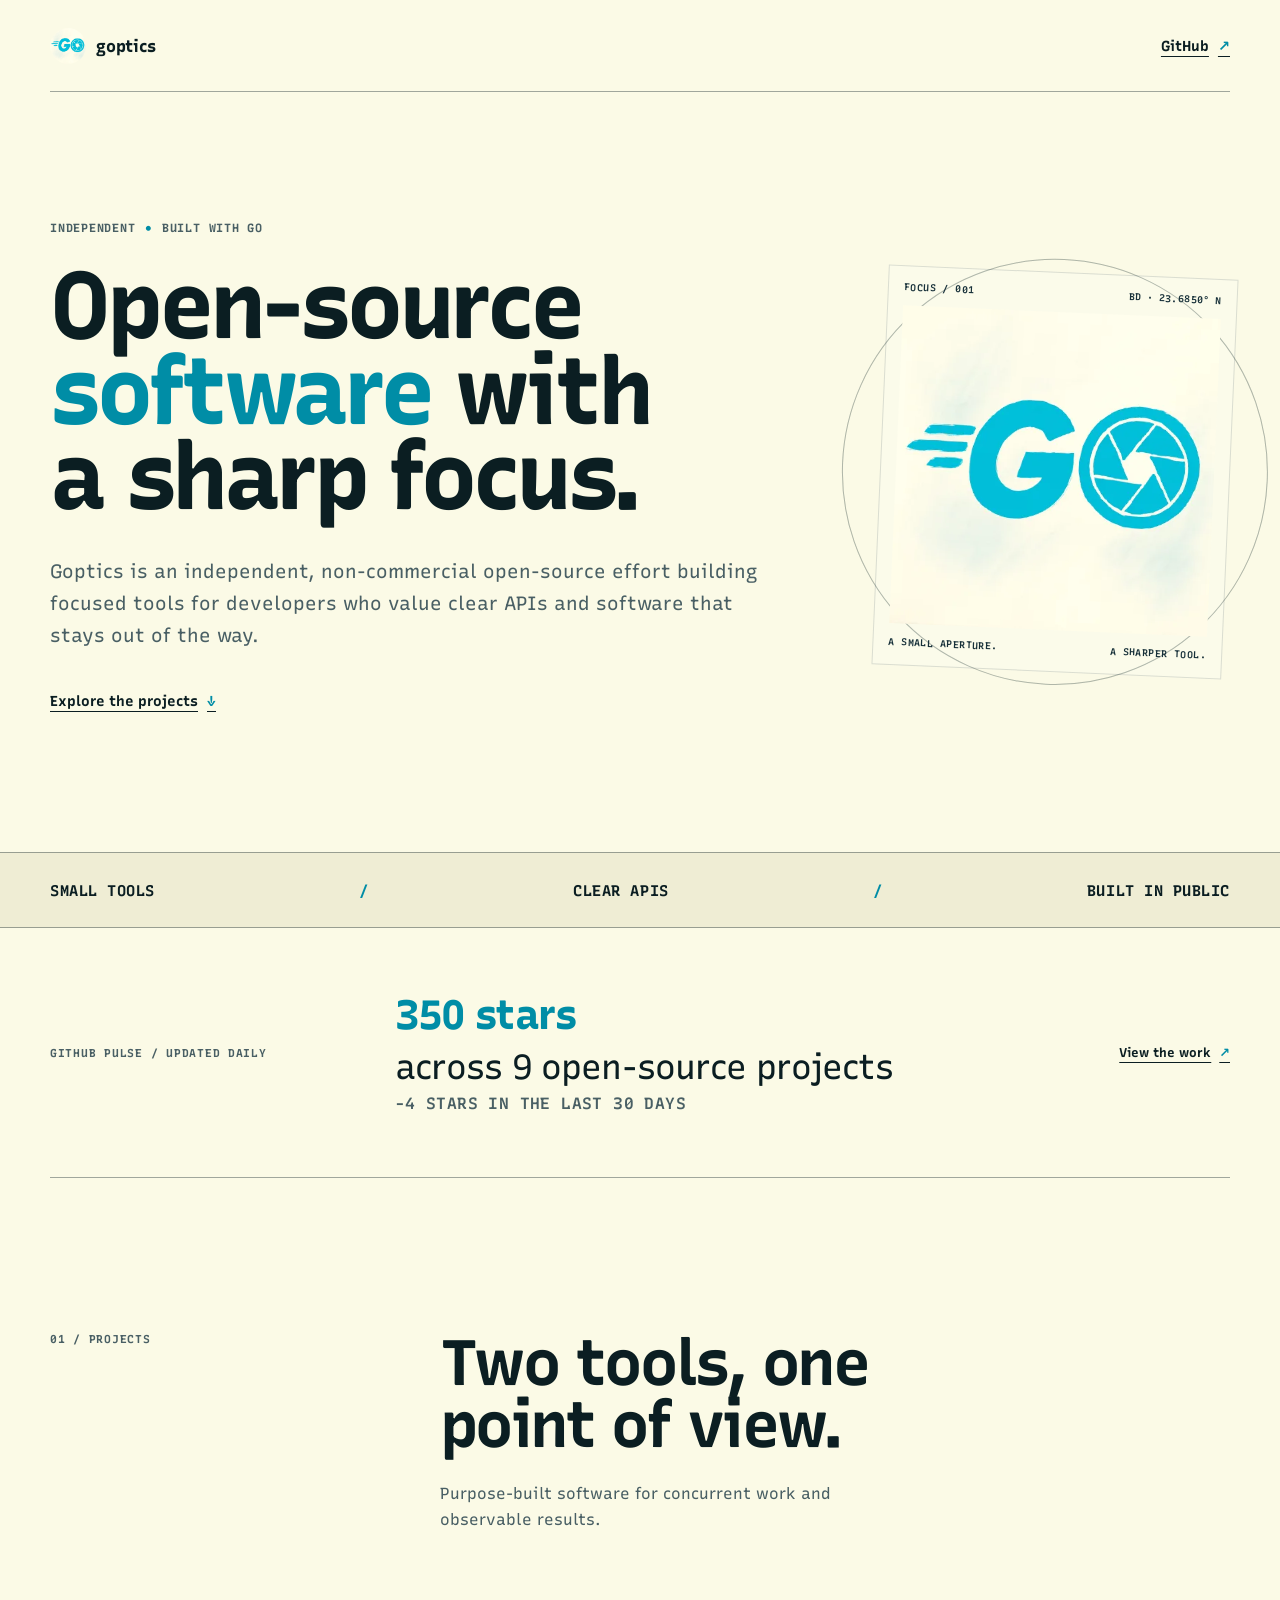
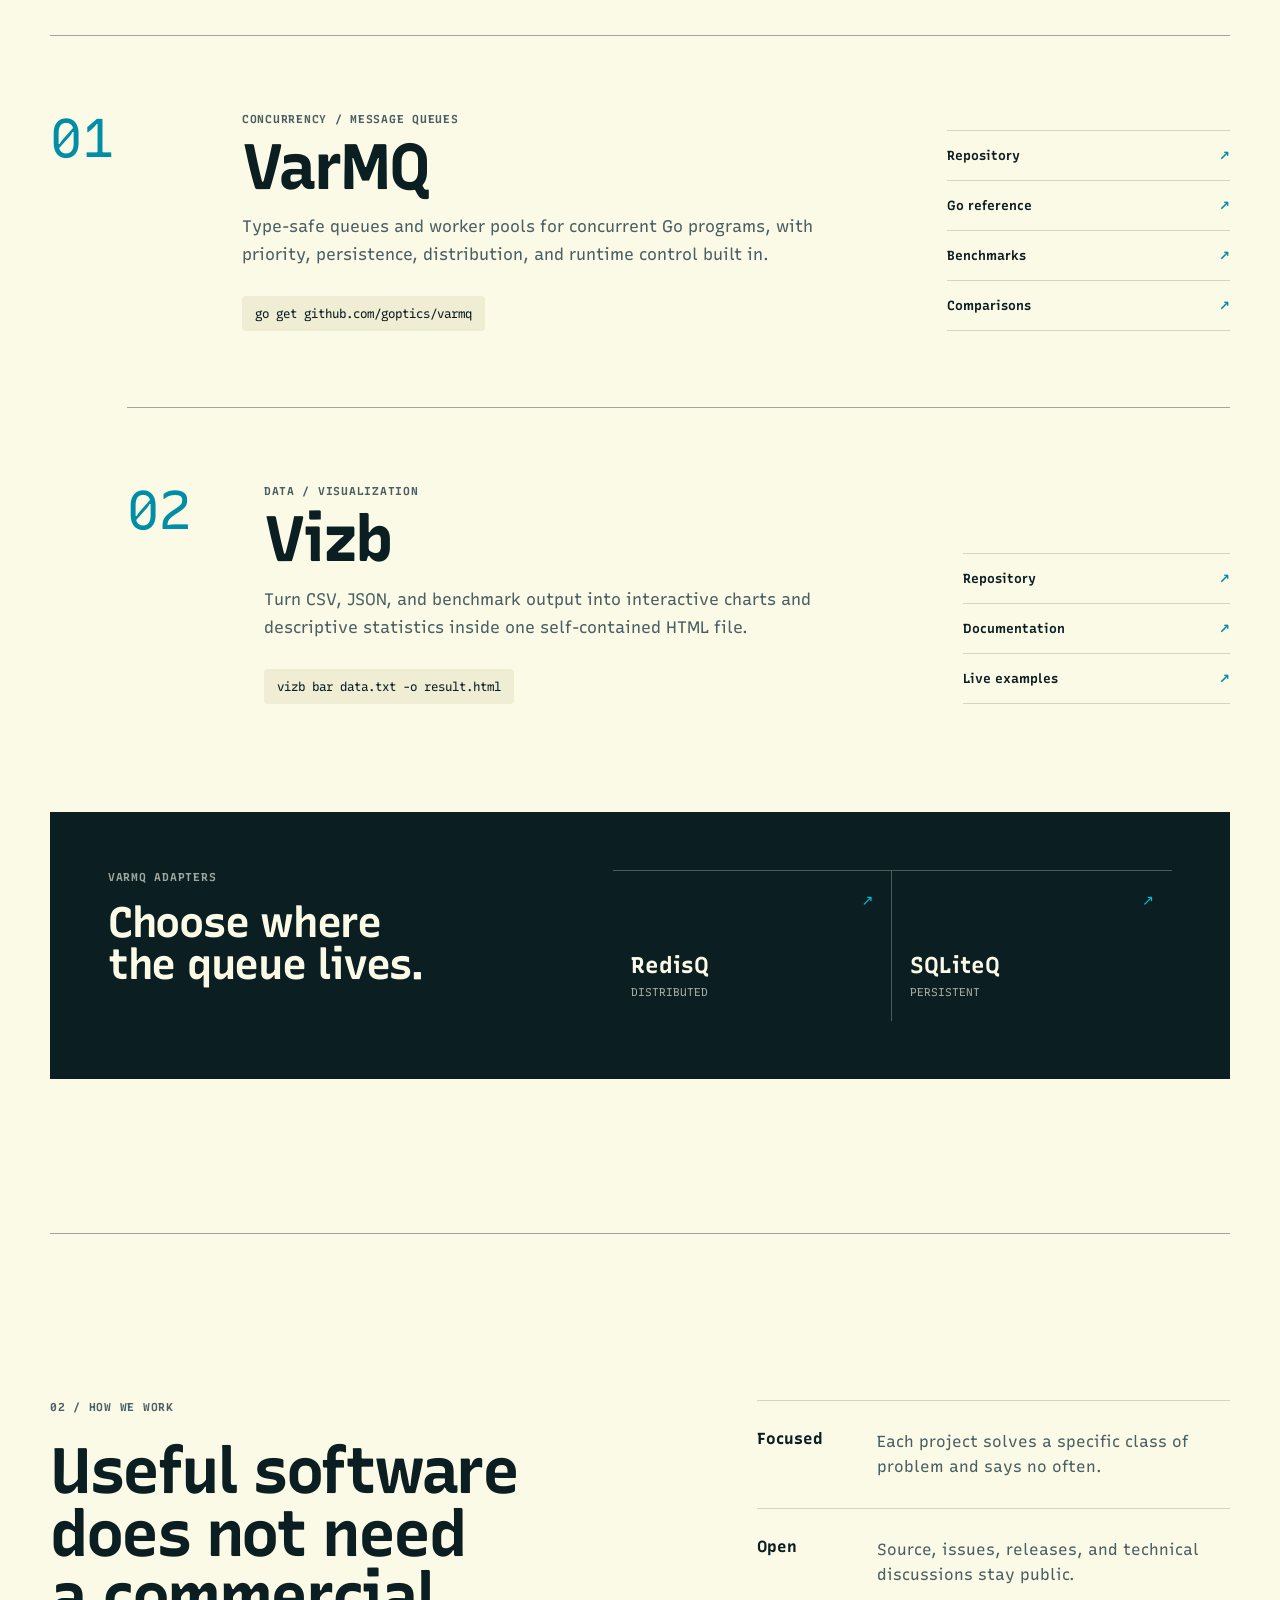
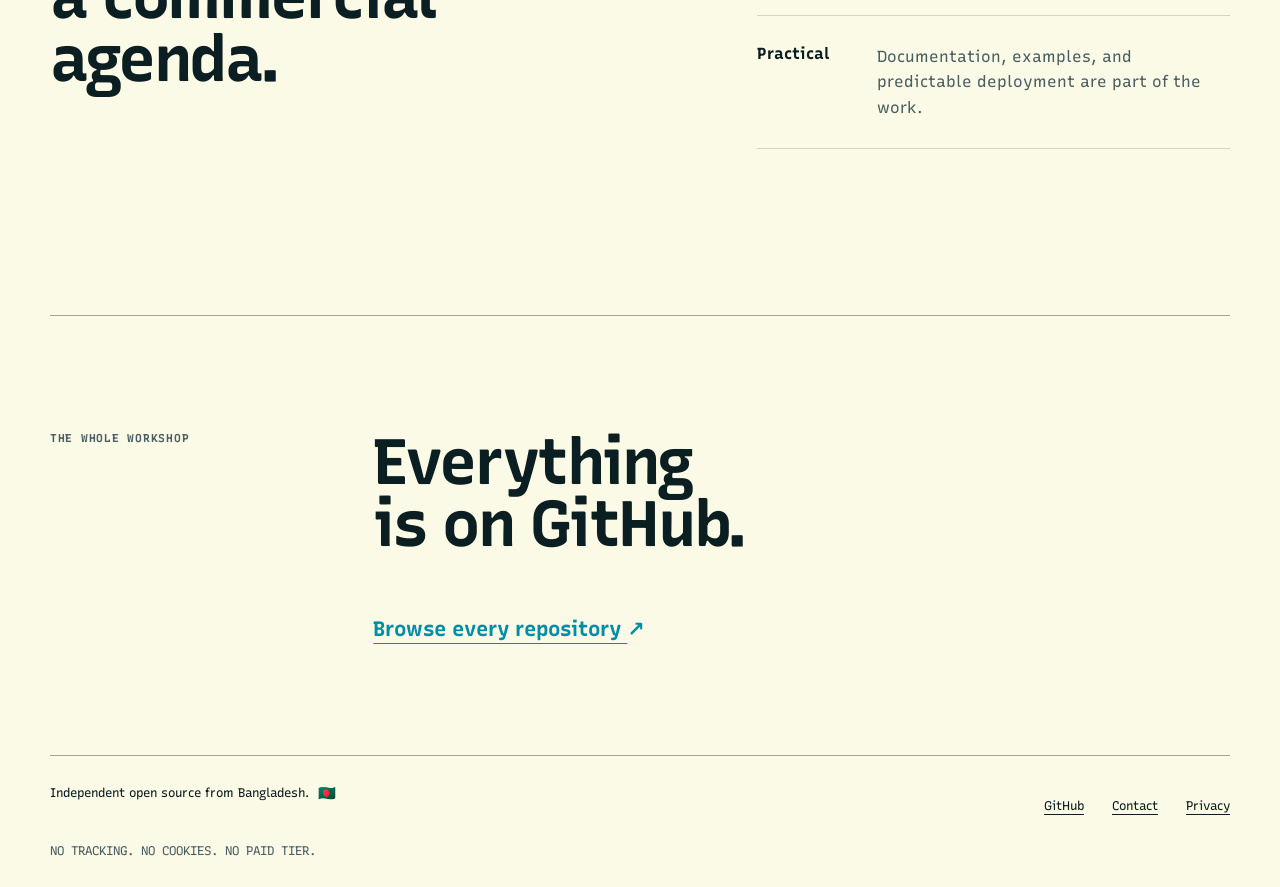
==== commit b5886264: "chore: update GitHub star stats [skip ci]" ====
--- a/index.html
+++ b/index.html
@@ -103,9 +103,9 @@
         <p class="section-index" id="github-pulse-title">GitHub pulse / updated daily</p>
         <p class="github-pulse__sentence">
           <!-- github-stars:start -->
-            <strong class="github-pulse__total">351 stars</strong>
+            <strong class="github-pulse__total">350 stars</strong>
             <span>across 9 open-source projects</span>
-            <span class="github-pulse__change">-3 stars in the last 30 days</span>
+            <span class="github-pulse__change">-4 stars in the last 30 days</span>
             <!-- github-stars:end -->
         </p>
         <a
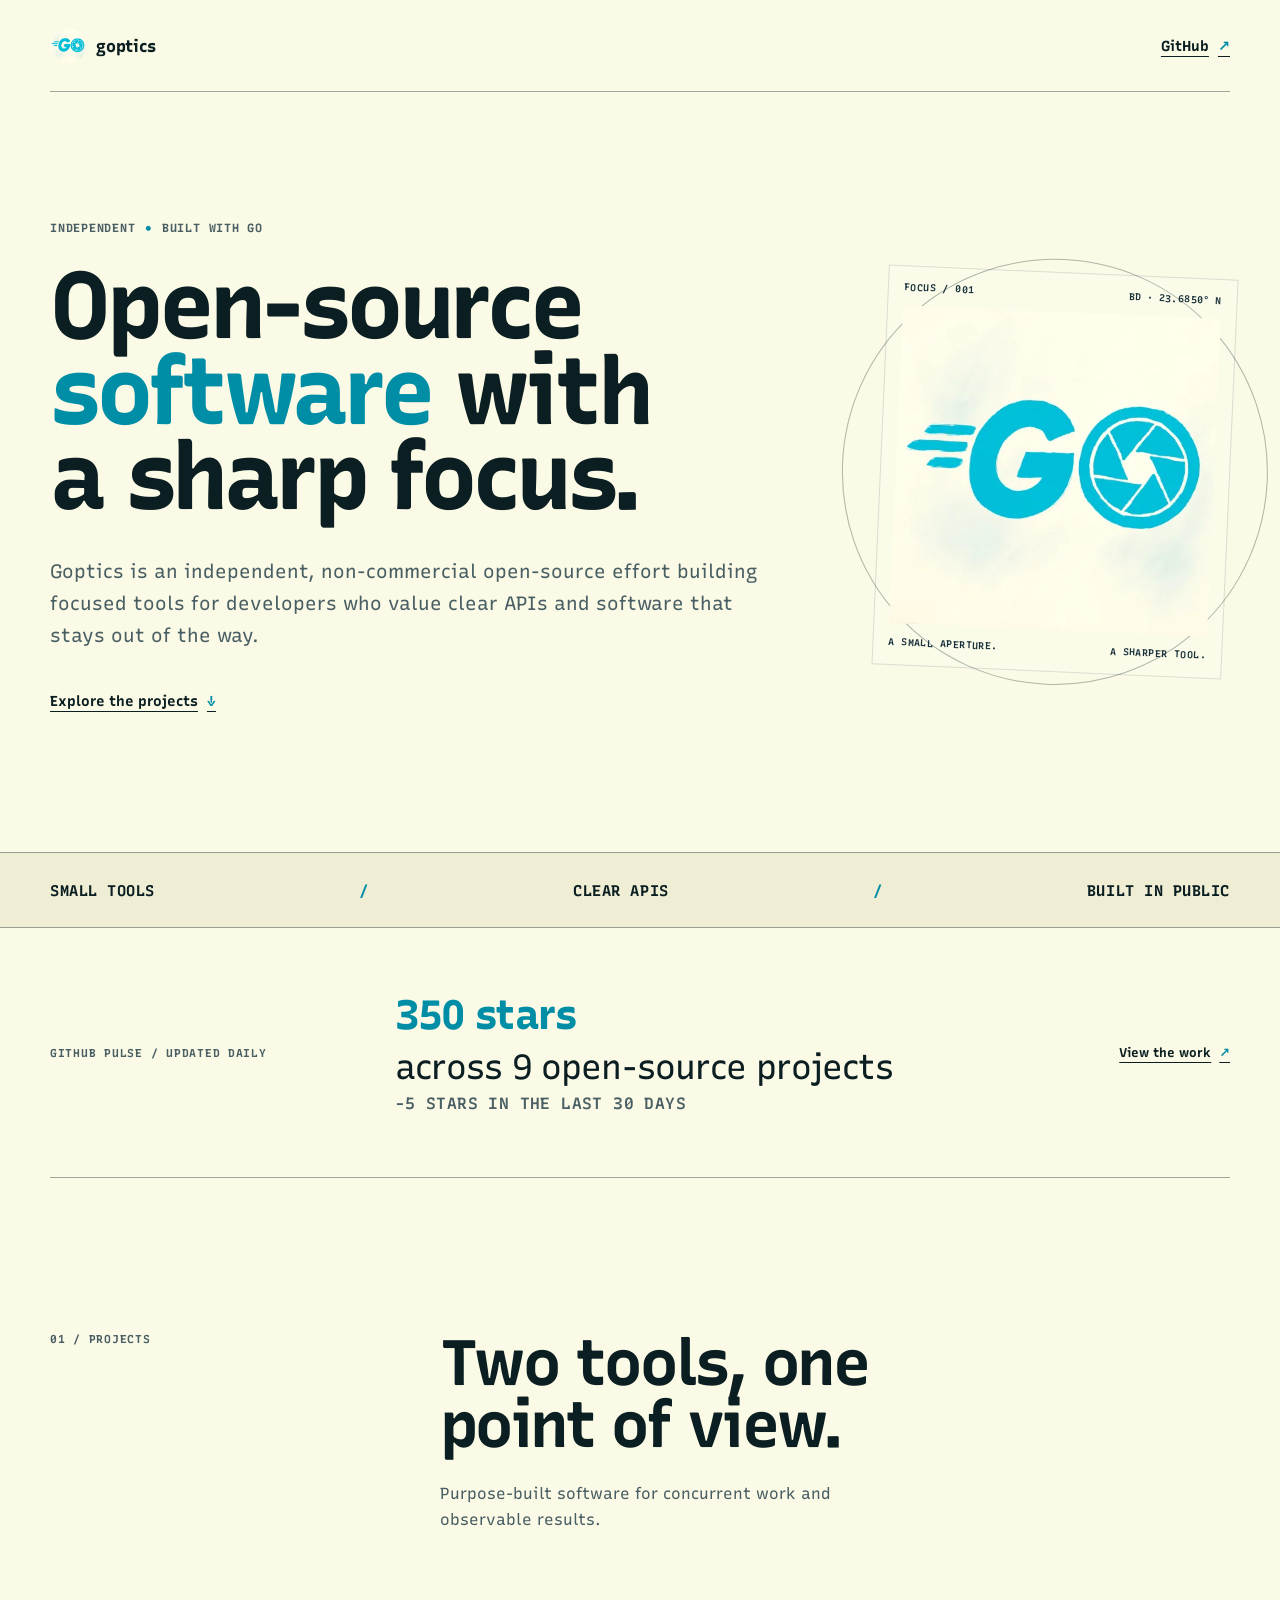
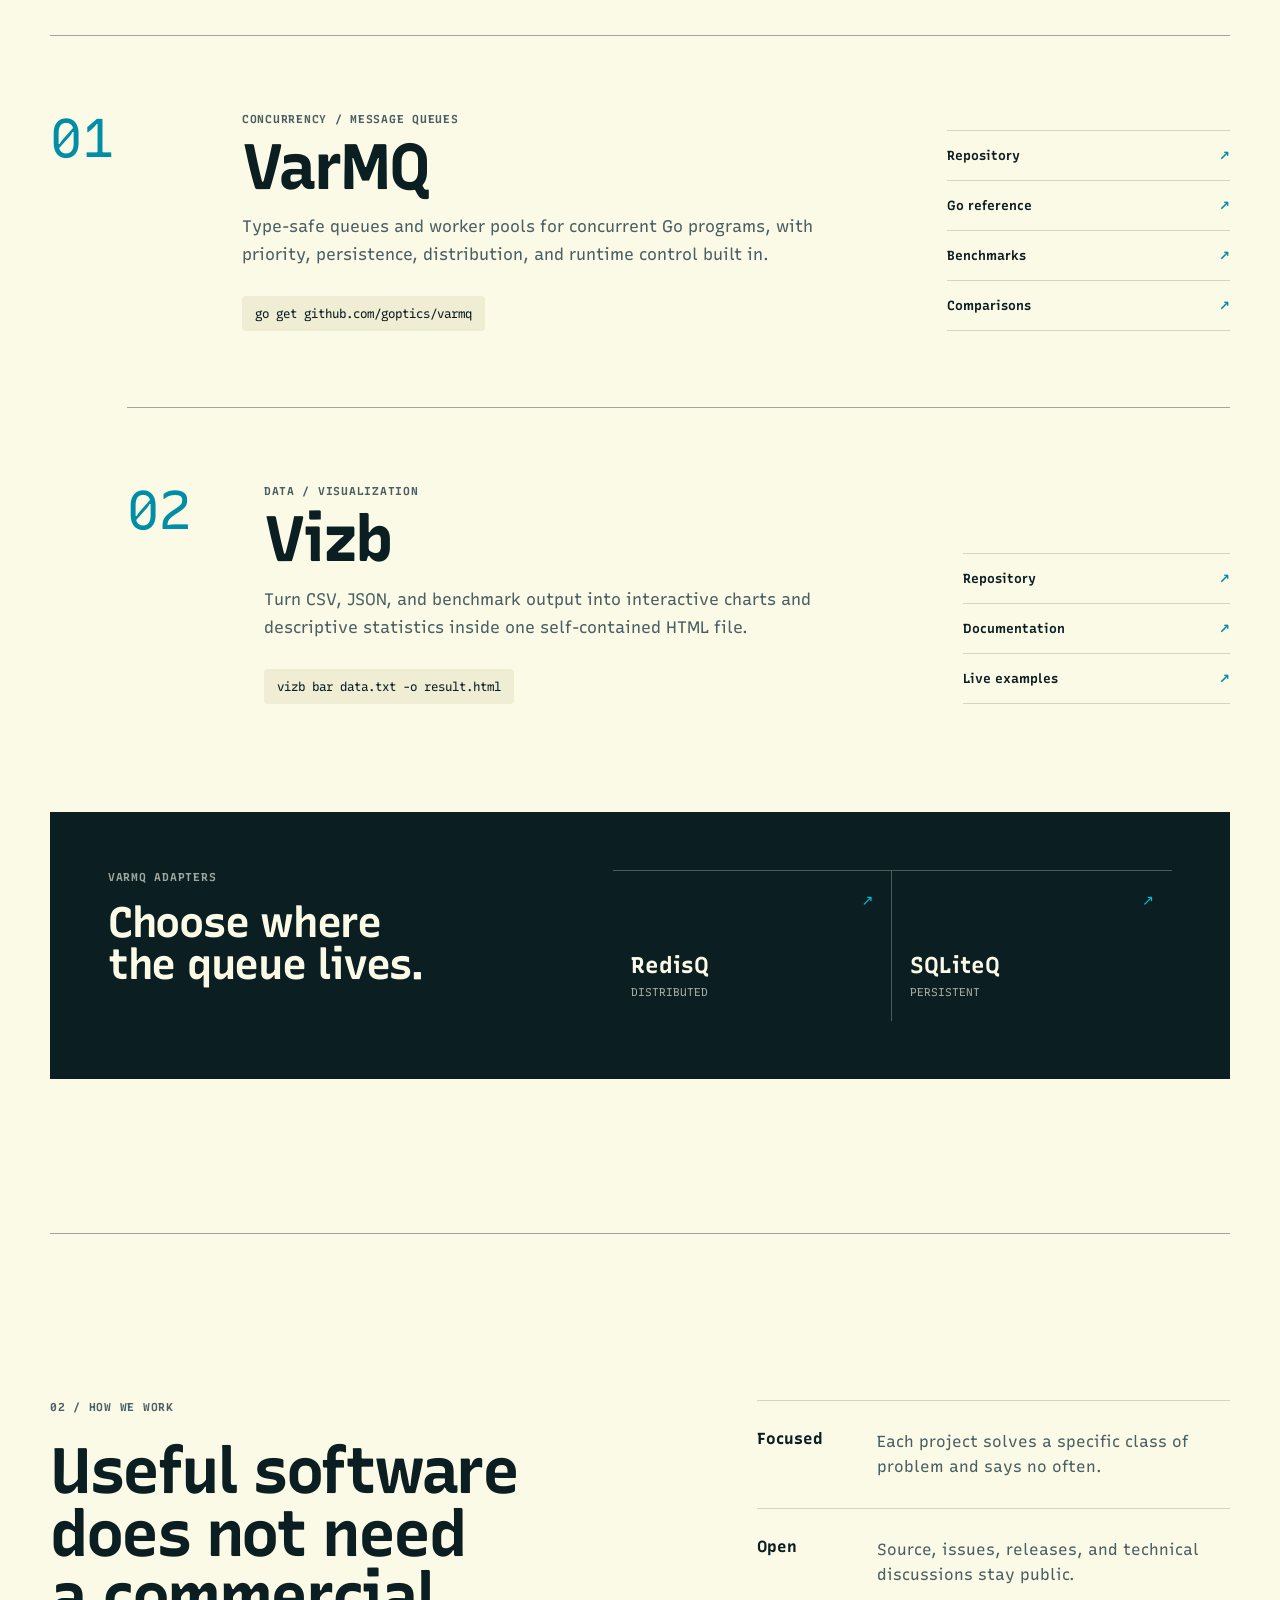
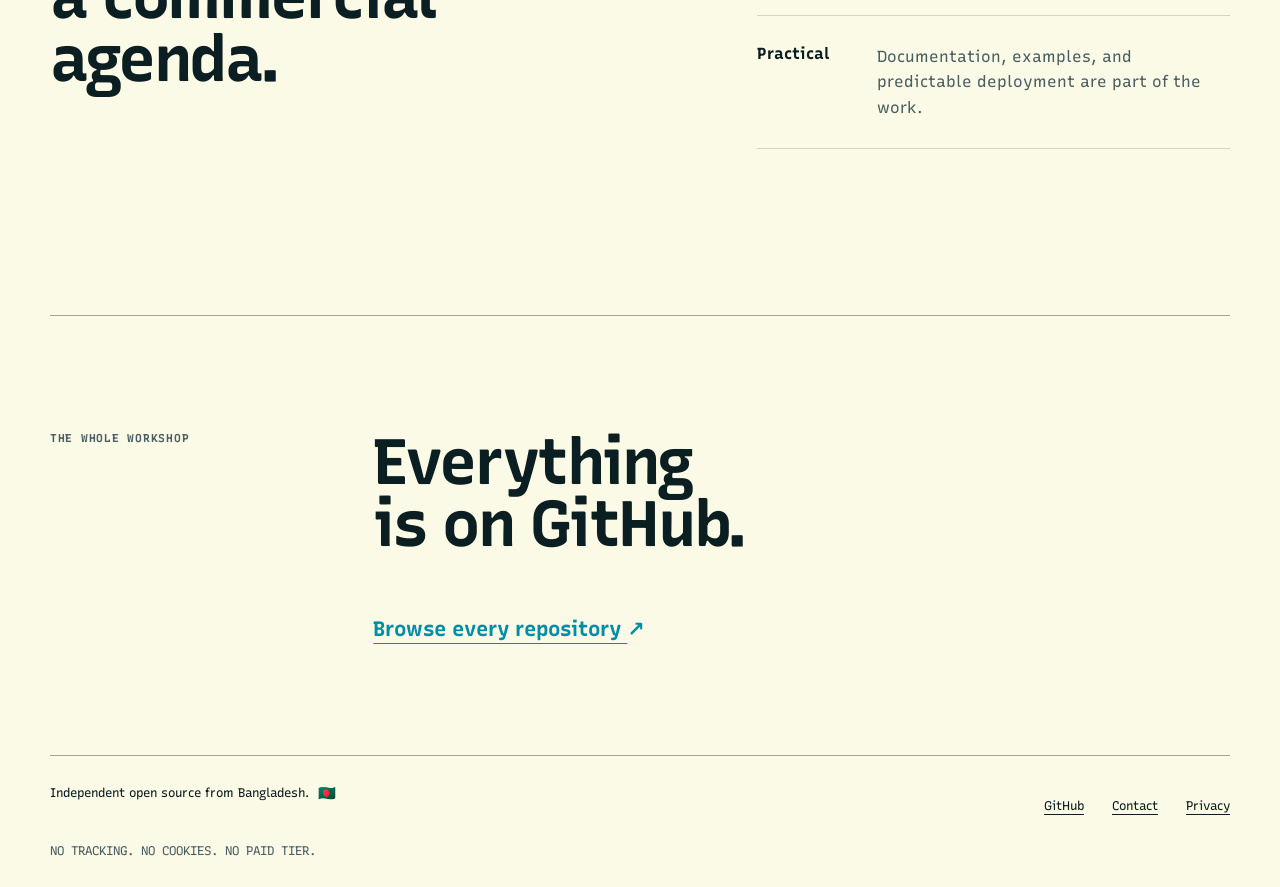
==== commit 5cf1840d: "chore: update GitHub star stats [skip ci]" ====
--- a/index.html
+++ b/index.html
@@ -105,7 +105,7 @@
           <!-- github-stars:start -->
             <strong class="github-pulse__total">350 stars</strong>
             <span>across 9 open-source projects</span>
-            <span class="github-pulse__change">-4 stars in the last 30 days</span>
+            <span class="github-pulse__change">-5 stars in the last 30 days</span>
             <!-- github-stars:end -->
         </p>
         <a
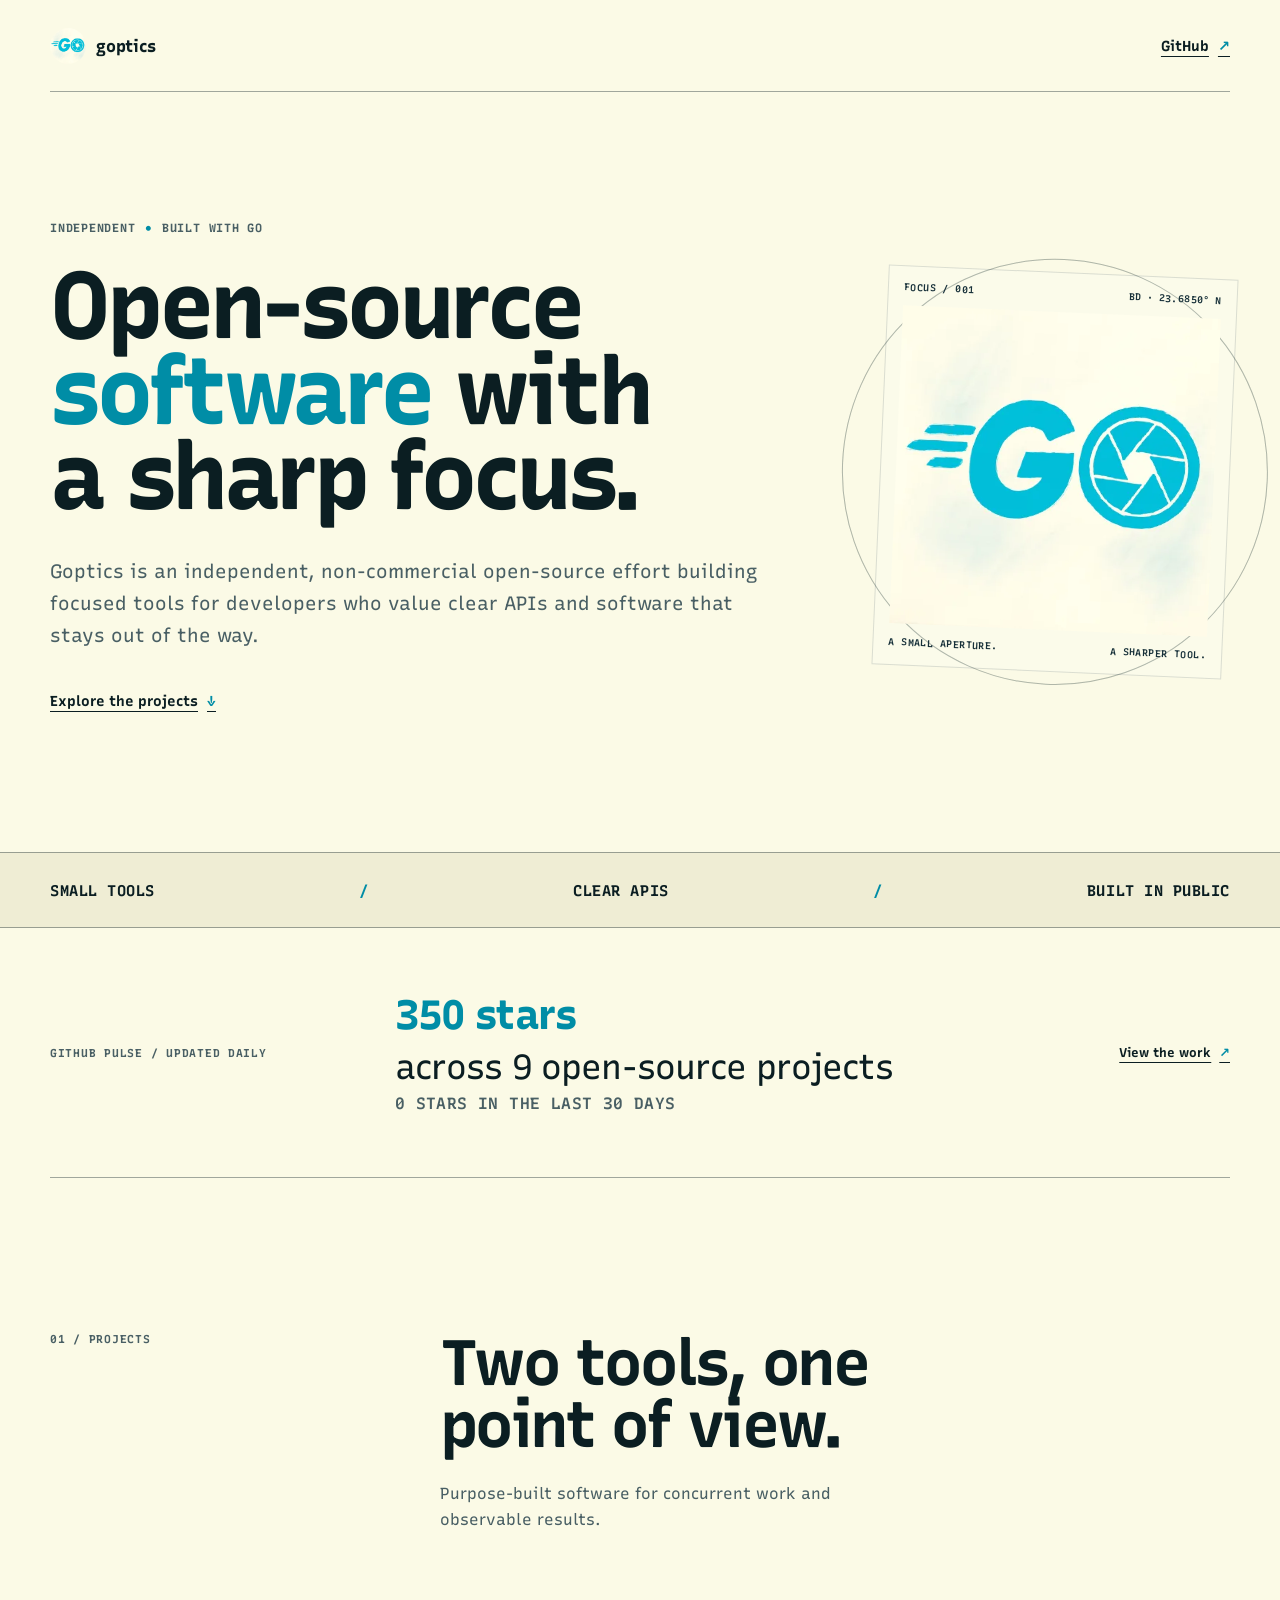
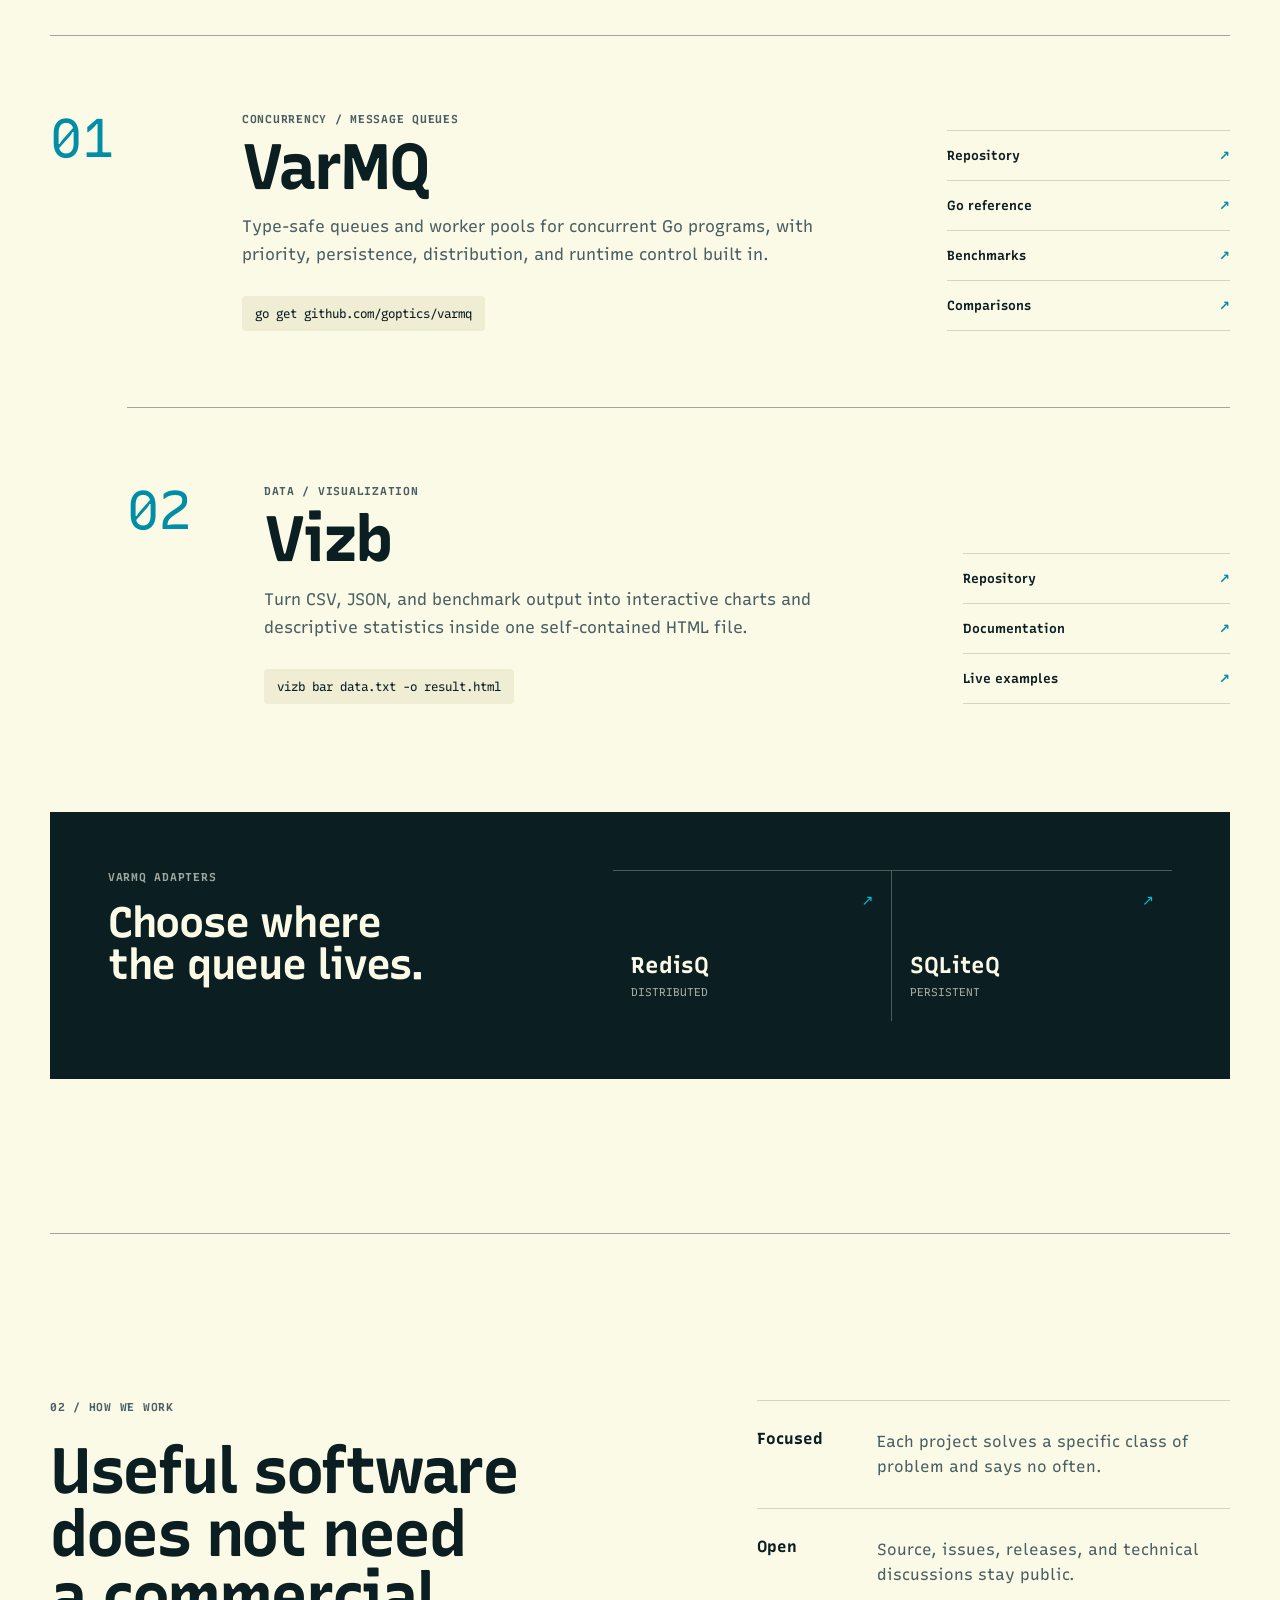
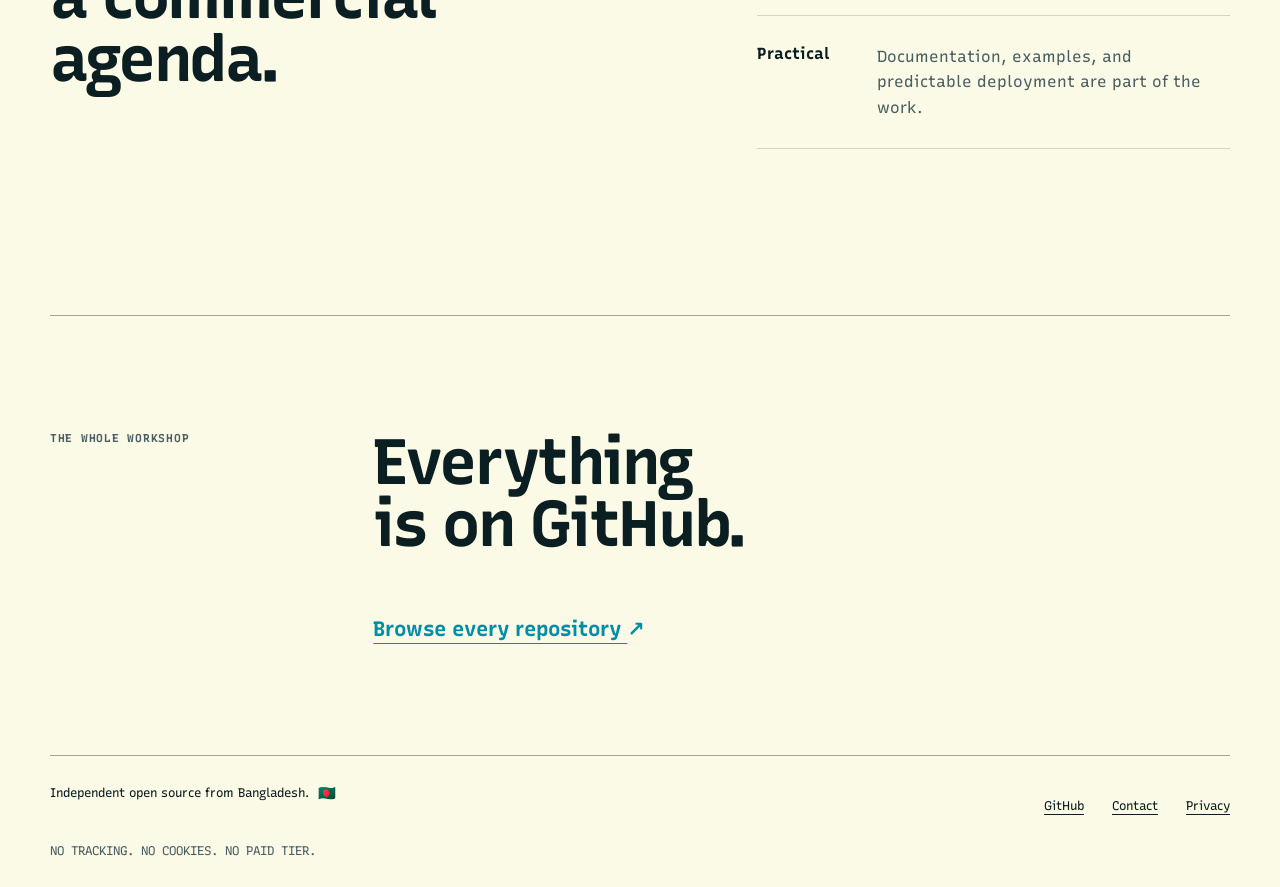
==== commit cc42eaae: "chore: update GitHub star stats [skip ci]" ====
--- a/index.html
+++ b/index.html
@@ -105,7 +105,7 @@
           <!-- github-stars:start -->
             <strong class="github-pulse__total">350 stars</strong>
             <span>across 9 open-source projects</span>
-            <span class="github-pulse__change">-5 stars in the last 30 days</span>
+            <span class="github-pulse__change">0 stars in the last 30 days</span>
             <!-- github-stars:end -->
         </p>
         <a
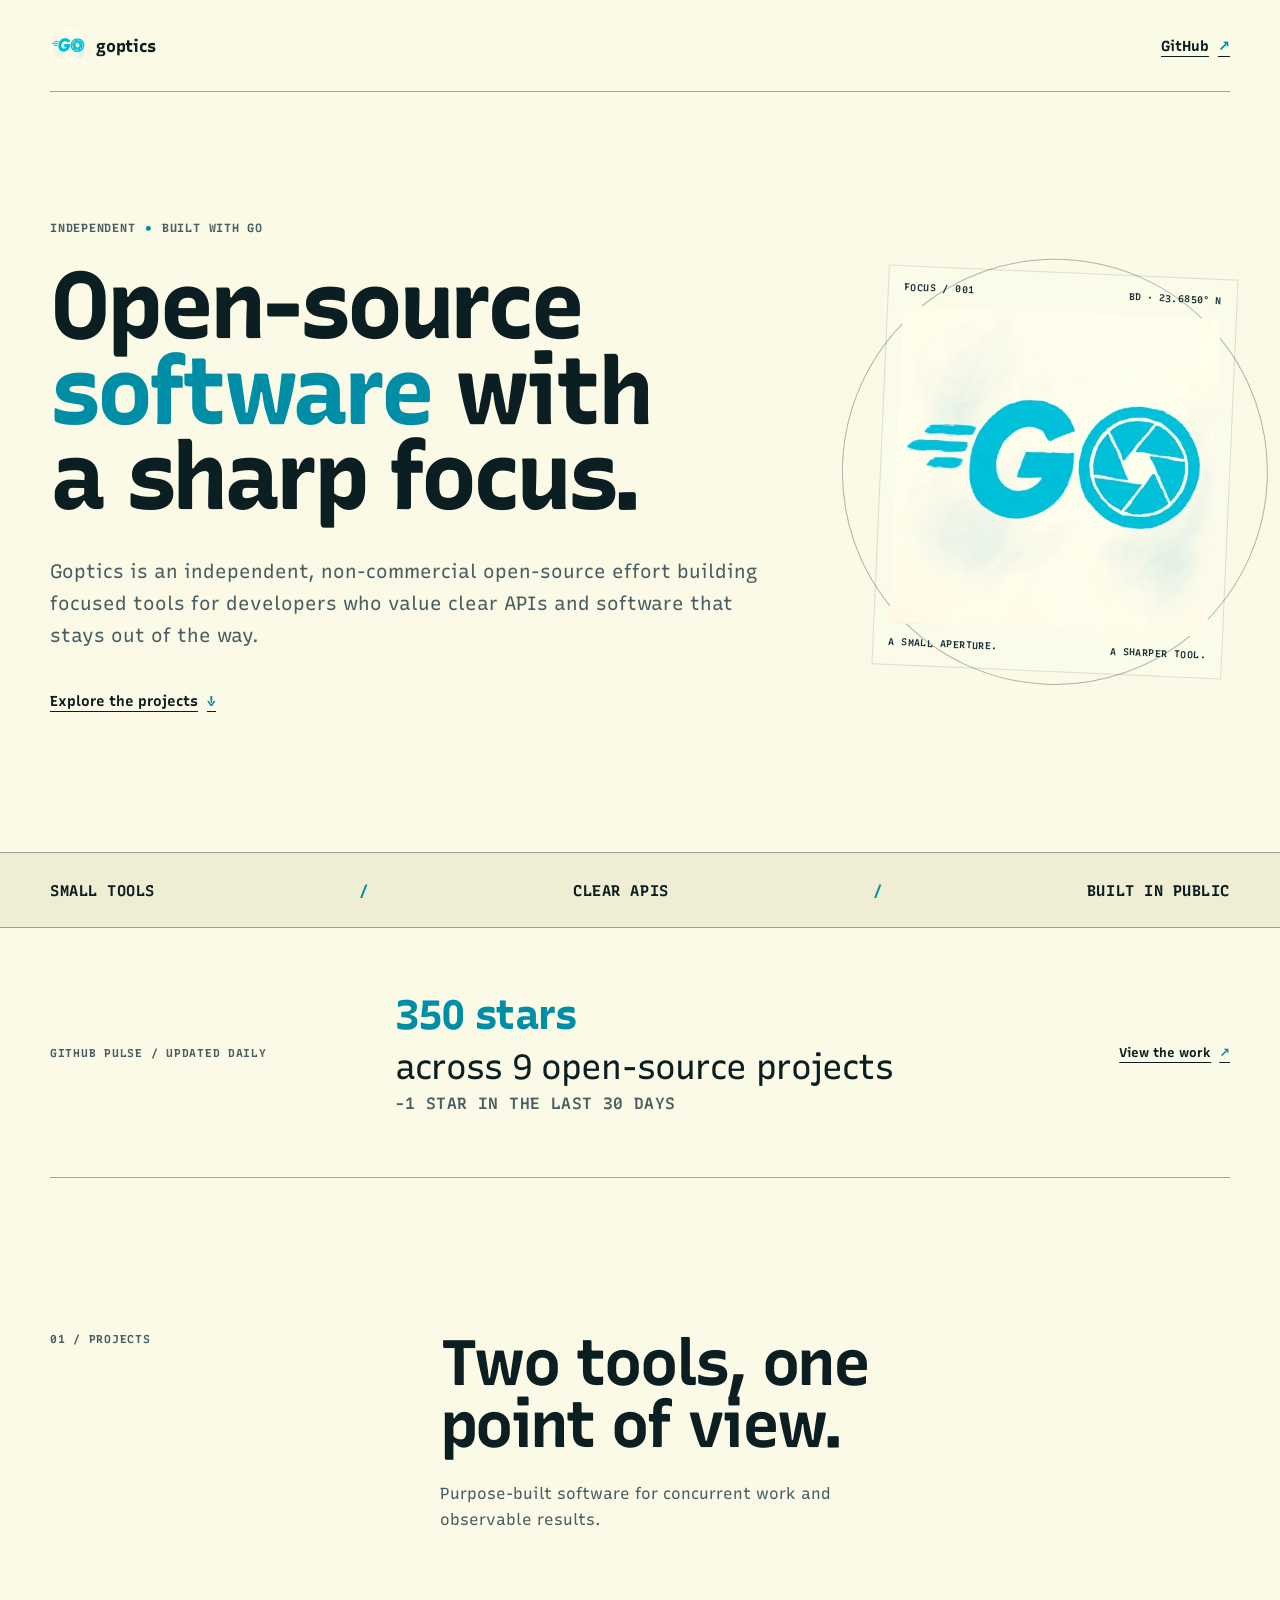
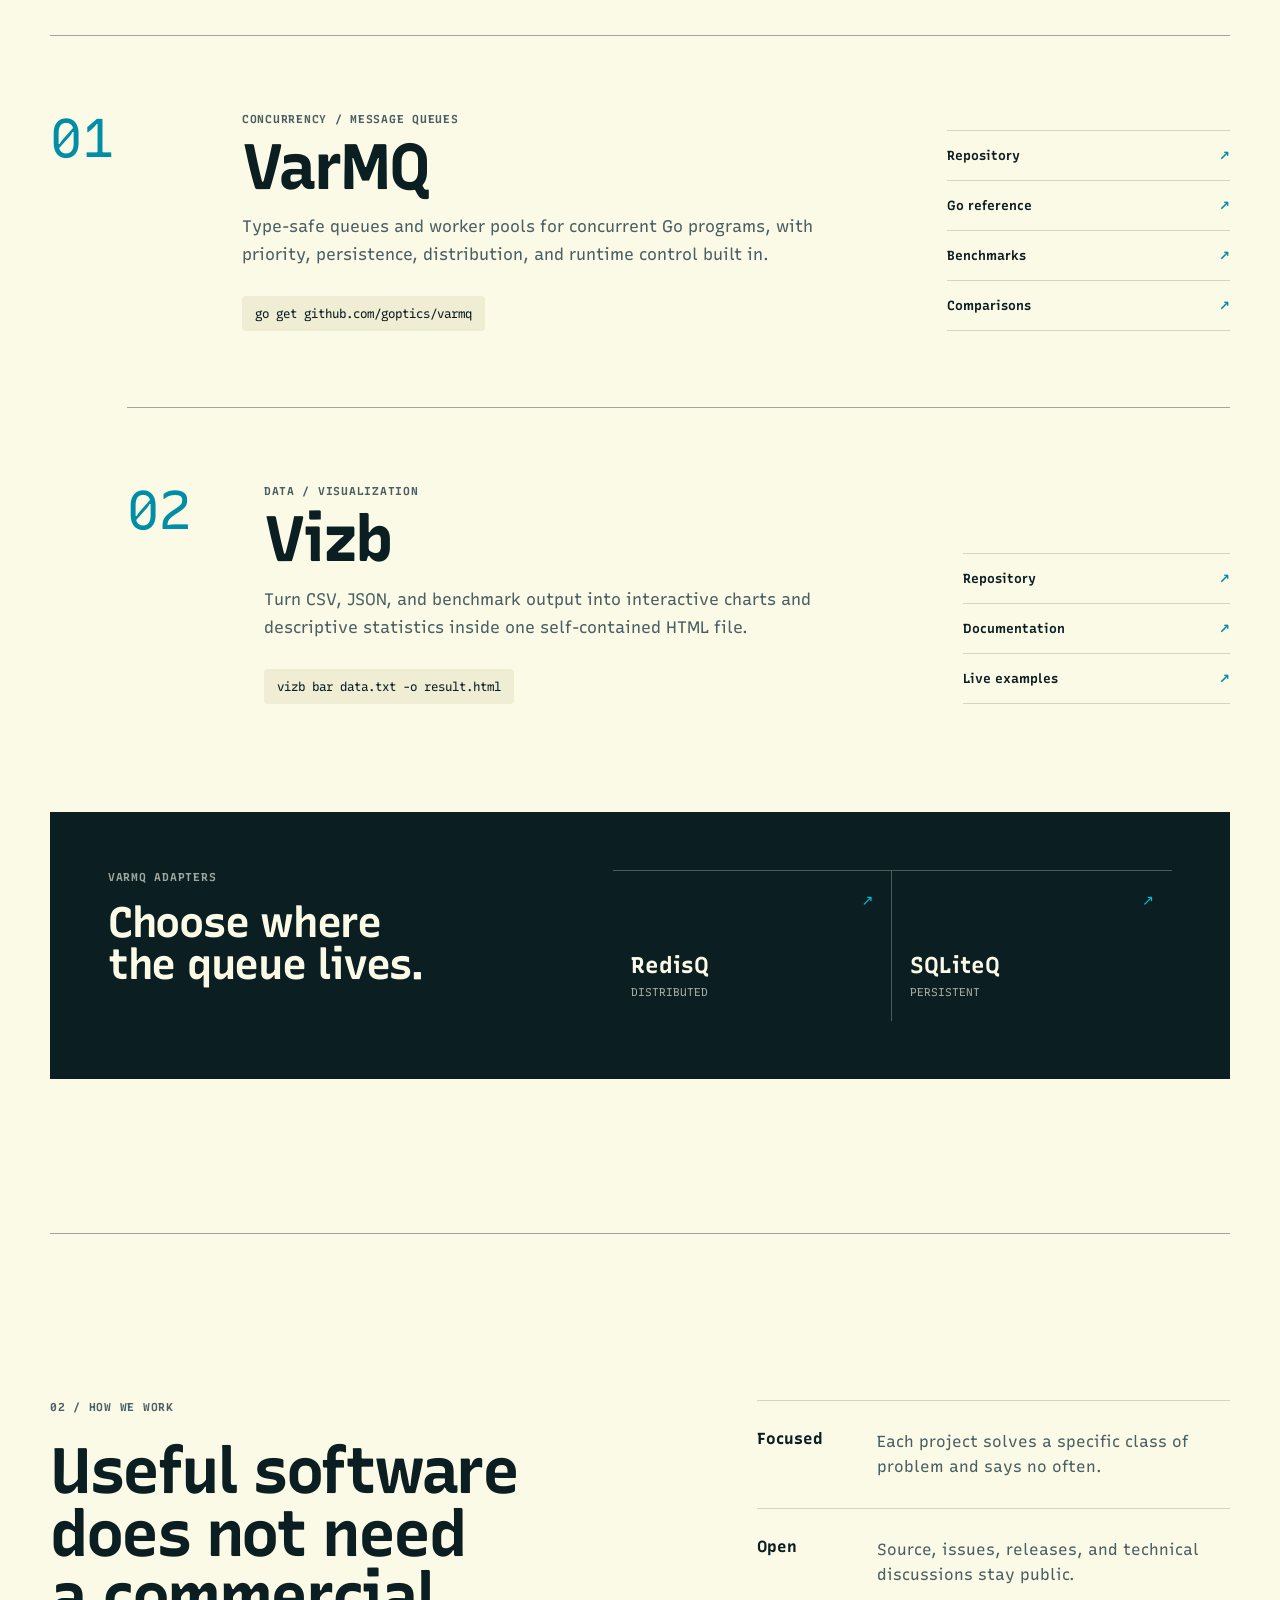
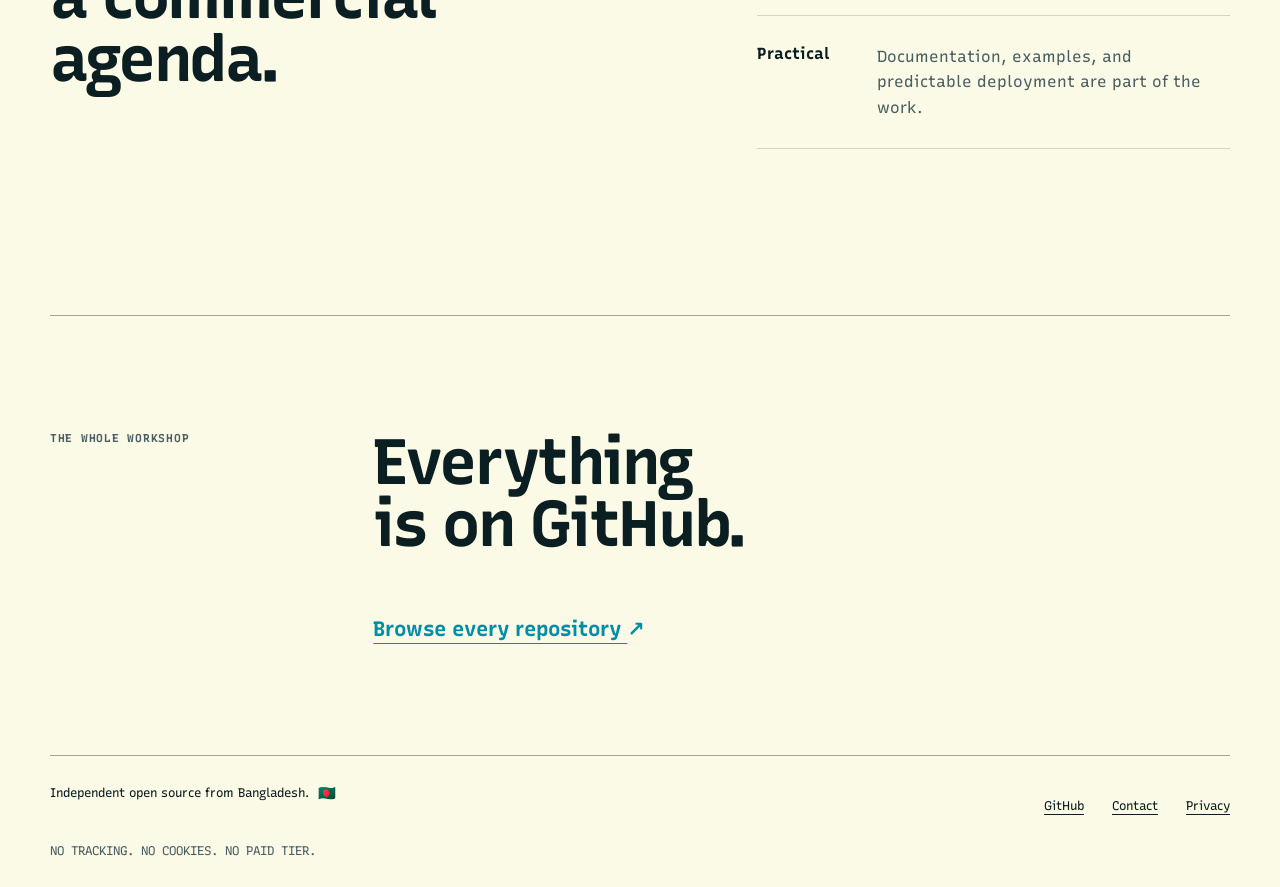
==== commit a4ccd334: "chore: update GitHub star stats [skip ci]" ====
--- a/index.html
+++ b/index.html
@@ -105,7 +105,7 @@
           <!-- github-stars:start -->
             <strong class="github-pulse__total">350 stars</strong>
             <span>across 9 open-source projects</span>
-            <span class="github-pulse__change">0 stars in the last 30 days</span>
+            <span class="github-pulse__change">-1 star in the last 30 days</span>
             <!-- github-stars:end -->
         </p>
         <a
